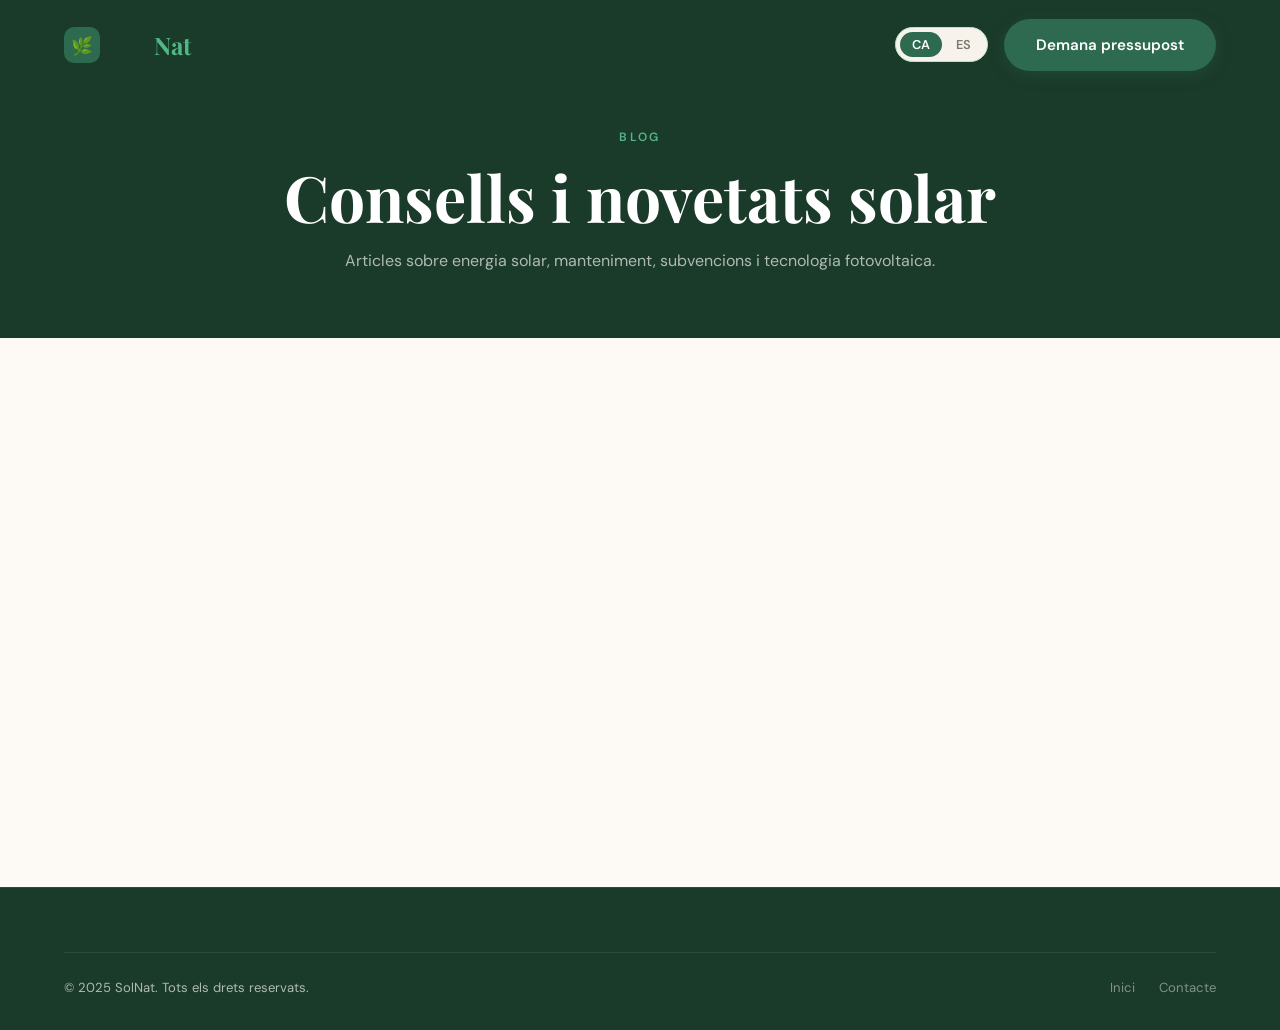
==== solnat/blog/index.html @ 129e5bb9 "v2 web version" ====
<!DOCTYPE html>
<html lang="ca">
<head>
  <meta charset="UTF-8" />
  <meta name="viewport" content="width=device-width, initial-scale=1.0" />
  <title>Blog – SolNat</title>
  <link rel="stylesheet" href="../css/style.css" />
  <link rel="preconnect" href="https://fonts.googleapis.com" />
  <link rel="preconnect" href="https://fonts.gstatic.com" crossorigin />
  <style>
    .blog-page-hero {
      background: var(--green-deep);
      padding: 8rem 0 4rem;
      text-align: center;
      color: white;
    }
    .blog-page-hero h1 { color: white; margin-bottom: 0.75rem; }
    .blog-page-hero p  { color: rgba(255,255,255,0.65); }
    .blog-grid { display: grid; grid-template-columns: repeat(3,1fr); gap: 2rem; }
    @media(max-width:768px){ .blog-grid { grid-template-columns: 1fr; } }
  </style>
</head>
<body>

<nav id="navbar" class="scrolled">
  <div class="container nav-inner">
    <a href="../index.html" class="nav-logo">
      <div class="logo-icon">🌿</div>
      Sol<span>Nat</span>
    </a>
    <div class="nav-actions">
      <div class="lang-toggle">
        <button class="lang-btn active" data-lang="ca">CA</button>
        <button class="lang-btn" data-lang="es">ES</button>
      </div>
      <a href="../index.html#contact" class="btn btn-primary" data-i18n="nav_quote">Demana pressupost</a>
    </div>
  </div>
</nav>

<div class="blog-page-hero">
  <div class="container">
    <span class="section-label" data-i18n="blog_label">Blog</span>
    <h1 data-i18n="blog_title">Consells i novetats solar</h1>
    <p>Articles sobre energia solar, manteniment, subvencions i tecnologia fotovoltaica.</p>
  </div>
</div>

<section class="section">
  <div class="container">
    <div class="blog-grid stagger-children">

      <article class="blog-card">
        <div class="blog-card-img">🧹</div>
        <div class="blog-card-body">
          <span class="blog-tag" data-i18n="blog1_tag">Manteniment</span>
          <h3 data-i18n="blog1_title">Per què netejar les plaques cada any</h3>
          <p data-i18n="blog1_desc">Estudis mostren que les plaques netes produeixen fins al 30% més d'energia.</p>
          <div class="blog-meta"><span>📅</span><span data-i18n="blog_date1">12 mar 2025</span></div>
        </div>
      </article>

      <article class="blog-card">
        <div class="blog-card-img">💶</div>
        <div class="blog-card-body">
          <span class="blog-tag" data-i18n="blog2_tag">Subvencions</span>
          <h3 data-i18n="blog2_title">Guia completa d'ajudes solars a Catalunya per al 2025</h3>
          <p data-i18n="blog2_desc">IDAE, PREE, MOVES III i bonificacions municipals.</p>
          <div class="blog-meta"><span>📅</span><span data-i18n="blog_date2">28 feb 2025</span></div>
        </div>
      </article>

      <article class="blog-card">
        <div class="blog-card-img">⚙️</div>
        <div class="blog-card-body">
          <span class="blog-tag" data-i18n="blog3_tag">Tecnologia</span>
          <h3 data-i18n="blog3_title">Panells bifacials: val la pena la inversió extra?</h3>
          <p data-i18n="blog3_desc">Analitzem els avantatges dels panells bifacials.</p>
          <div class="blog-meta"><span>📅</span><span data-i18n="blog_date3">14 feb 2025</span></div>
        </div>
      </article>

    </div>
  </div>
</section>

<footer id="footer">
  <div class="container">
    <div class="footer-bottom">
      <span data-i18n="footer_copy">© 2025 SolNat. Tots els drets reservats.</span>
      <div class="footer-links">
        <a href="../index.html">Inici</a>
        <a href="../index.html#contact" data-i18n="nav_contact">Contacte</a>
      </div>
    </div>
  </div>
</footer>

<script src="../js/main.js"></script>
</body>
</html>
---- solnat/css/style.css ----
/* =========================================
   SolNat - Solar Services Catalunya
   Natural & Eco-Friendly Design System
   ========================================= */

@import url('https://fonts.googleapis.com/css2?family=Playfair+Display:wght@400;600;700&family=DM+Sans:wght@300;400;500;600&display=swap');

/* --- CSS Variables --- */
:root {
  --green-deep:    #1a3a2a;
  --green-mid:     #2d6a4f;
  --green-soft:    #52b788;
  --green-light:   #b7e4c7;
  --green-pale:    #d8f3dc;
  --earth-dark:    #4a3728;
  --earth-mid:     #8b6a4f;
  --earth-warm:    #c8956c;
  --earth-pale:    #f5ebe0;
  --gold:          #d4a853;
  --gold-light:    #f0c97a;
  --white:         #fdfaf6;
  --off-white:     #f7f3ec;
  --text-dark:     #1a1a1a;
  --text-mid:      #3d3d3d;
  --text-light:    #7a7a6a;
  --shadow-sm:     0 2px 8px rgba(26,58,42,0.08);
  --shadow-md:     0 8px 32px rgba(26,58,42,0.12);
  --shadow-lg:     0 24px 64px rgba(26,58,42,0.16);
  --radius-sm:     8px;
  --radius-md:     16px;
  --radius-lg:     32px;
  --transition:    all 0.3s cubic-bezier(0.4, 0, 0.2, 1);
  --font-display:  'Playfair Display', Georgia, serif;
  --font-body:     'DM Sans', sans-serif;
}

/* --- Reset & Base --- */
*, *::before, *::after { box-sizing: border-box; margin: 0; padding: 0; }

html { scroll-behavior: smooth; font-size: 16px; }

body {
  font-family: var(--font-body);
  background: var(--white);
  color: var(--text-dark);
  line-height: 1.6;
  overflow-x: hidden;
}

img { max-width: 100%; height: auto; display: block; }
a { text-decoration: none; color: inherit; }
ul { list-style: none; }

/* --- Typography --- */
h1, h2, h3, h4 { font-family: var(--font-display); line-height: 1.2; }
h1 { font-size: clamp(2.4rem, 5vw, 4rem); font-weight: 700; }
h2 { font-size: clamp(1.8rem, 3.5vw, 2.8rem); font-weight: 600; }
h3 { font-size: clamp(1.2rem, 2vw, 1.6rem); font-weight: 600; }
h4 { font-size: 1.1rem; font-weight: 600; }
p  { font-size: 1rem; color: var(--text-mid); }

.section-label {
  font-family: var(--font-body);
  font-size: 0.75rem;
  font-weight: 600;
  letter-spacing: 0.2em;
  text-transform: uppercase;
  color: var(--green-soft);
  margin-bottom: 0.75rem;
  display: block;
}

/* --- Layout --- */
.container { max-width: 1200px; margin: 0 auto; padding: 0 1.5rem; }
.section    { padding: 6rem 0; }
.section-sm { padding: 3.5rem 0; }
.grid-2 { display: grid; grid-template-columns: 1fr 1fr; gap: 3rem; align-items: center; }
.grid-3 { display: grid; grid-template-columns: repeat(3, 1fr); gap: 2rem; }
.grid-4 { display: grid; grid-template-columns: repeat(4, 1fr); gap: 1.5rem; }

/* --- Buttons --- */
.btn {
  display: inline-flex;
  align-items: center;
  gap: 0.5rem;
  padding: 0.85rem 2rem;
  border-radius: 100px;
  font-family: var(--font-body);
  font-size: 0.95rem;
  font-weight: 600;
  cursor: pointer;
  border: none;
  transition: var(--transition);
  text-decoration: none;
}

.btn-primary {
  background: var(--green-mid);
  color: white;
  box-shadow: 0 4px 16px rgba(45,106,79,0.3);
}
.btn-primary:hover {
  background: var(--green-deep);
  transform: translateY(-2px);
  box-shadow: 0 8px 24px rgba(45,106,79,0.4);
}

.btn-secondary {
  background: transparent;
  color: var(--green-mid);
  border: 2px solid var(--green-mid);
}
.btn-secondary:hover {
  background: var(--green-pale);
  transform: translateY(-2px);
}

.btn-gold {
  background: var(--gold);
  color: white;
  box-shadow: 0 4px 16px rgba(212,168,83,0.35);
}
.btn-gold:hover {
  background: #be933d;
  transform: translateY(-2px);
}

.btn-white {
  background: white;
  color: var(--green-deep);
}
.btn-white:hover {
  background: var(--green-pale);
  transform: translateY(-2px);
}

/* =========================================
   NAVBAR
   ========================================= */
#navbar {
  position: fixed;
  top: 0; left: 0; right: 0;
  z-index: 1000;
  padding: 1.2rem 0;
  transition: var(--transition);
}

#navbar.scrolled {
  background: rgba(253,250,246,0.97);
  backdrop-filter: blur(12px);
  box-shadow: var(--shadow-sm);
  padding: 0.8rem 0;
}

.nav-inner {
  display: flex;
  align-items: center;
  justify-content: space-between;
  gap: 2rem;
}

.nav-logo {
  display: flex;
  align-items: center;
  gap: 0.6rem;
  font-family: var(--font-display);
  font-size: 1.5rem;
  font-weight: 700;
  color: var(--green-deep);
}

.nav-logo .logo-icon {
  width: 36px;
  height: 36px;
  background: var(--green-mid);
  border-radius: 10px;
  display: flex;
  align-items: center;
  justify-content: center;
  font-size: 1.1rem;
}

.nav-logo span { color: var(--green-soft); }

.nav-links {
  display: flex;
  align-items: center;
  gap: 2rem;
}

.nav-links a {
  font-size: 0.9rem;
  font-weight: 500;
  color: var(--text-mid);
  transition: var(--transition);
  position: relative;
}
.nav-links a::after {
  content: '';
  position: absolute;
  bottom: -4px; left: 0;
  width: 0; height: 2px;
  background: var(--green-soft);
  transition: var(--transition);
}
.nav-links a:hover { color: var(--green-deep); }
.nav-links a:hover::after { width: 100%; }

/* Dropdown */
.nav-dropdown { position: relative; }
.dropdown-menu {
  position: absolute;
  top: calc(100% + 12px);
  left: 50%;
  transform: translateX(-50%);
  background: white;
  border-radius: var(--radius-md);
  box-shadow: var(--shadow-lg);
  padding: 0.75rem;
  min-width: 220px;
  opacity: 0;
  pointer-events: none;
  transition: var(--transition);
  border: 1px solid var(--green-pale);
}
.nav-dropdown:hover .dropdown-menu {
  opacity: 1;
  pointer-events: all;
}
.dropdown-menu a {
  display: block;
  padding: 0.6rem 0.85rem;
  border-radius: var(--radius-sm);
  font-size: 0.88rem;
}
.dropdown-menu a:hover { background: var(--green-pale); color: var(--green-deep); }

/* Language toggle */
.lang-toggle {
  display: flex;
  align-items: center;
  background: var(--off-white);
  border-radius: 100px;
  padding: 4px;
  gap: 2px;
  border: 1px solid var(--green-light);
}
.lang-btn {
  padding: 4px 12px;
  border-radius: 100px;
  font-size: 0.8rem;
  font-weight: 600;
  cursor: pointer;
  border: none;
  background: transparent;
  color: var(--text-light);
  transition: var(--transition);
  font-family: var(--font-body);
}
.lang-btn.active {
  background: var(--green-mid);
  color: white;
}

.nav-actions {
  display: flex;
  align-items: center;
  gap: 1rem;
}

/* Hamburger */
.hamburger {
  display: none;
  flex-direction: column;
  gap: 5px;
  cursor: pointer;
  padding: 4px;
}
.hamburger span {
  display: block;
  width: 24px;
  height: 2px;
  background: var(--green-deep);
  border-radius: 2px;
  transition: var(--transition);
}
.hamburger.open span:nth-child(1) { transform: translateY(7px) rotate(45deg); }
.hamburger.open span:nth-child(2) { opacity: 0; }
.hamburger.open span:nth-child(3) { transform: translateY(-7px) rotate(-45deg); }

/* Mobile menu */
.mobile-menu {
  display: none;
  position: fixed;
  top: 0; left: 0; right: 0; bottom: 0;
  background: var(--white);
  z-index: 999;
  padding: 5rem 1.5rem 2rem;
  flex-direction: column;
  gap: 1.5rem;
  overflow-y: auto;
}
.mobile-menu.open { display: flex; }
.mobile-menu a {
  font-size: 1.3rem;
  font-weight: 500;
  color: var(--text-dark);
  padding: 0.5rem 0;
  border-bottom: 1px solid var(--green-pale);
}
.mobile-menu .mobile-sub a {
  font-size: 1rem;
  color: var(--text-light);
  padding-left: 1rem;
  border-bottom: none;
}

/* =========================================
   HERO WITH SLIDESHOW
   ========================================= */
#hero {
  min-height: 100vh;
  display: flex;
  align-items: center;
  position: relative;
  overflow: hidden;
}

/* --- Slideshow layers --- */
.hero-slideshow {
  position: absolute;
  inset: 0;
  z-index: 0;
}

.hero-slide {
  position: absolute;
  inset: 0;
  background-size: cover;
  background-position: center;
  background-repeat: no-repeat;
  opacity: 0;
  transition: opacity 1.2s ease-in-out;
  transform: scale(1);
  animation: none;
}

.hero-slide.active {
  opacity: 1;
  animation: ken-burns 8s ease-in-out forwards;
}

@keyframes ken-burns {
  0%   { transform: scale(1);    }
  100% { transform: scale(1.06); }
}

/* Dark gradient overlay — left side darker for text, right side lighter */
.hero-overlay {
  position: absolute;
  inset: 0;
  z-index: 1;
  background:
    linear-gradient(
      to right,
      rgba(10, 28, 18, 0.82) 0%,
      rgba(10, 28, 18, 0.65) 55%,
      rgba(10, 28, 18, 0.35) 100%
    ),
    linear-gradient(
      to top,
      rgba(10, 28, 18, 0.5) 0%,
      transparent 40%
    );
}

/* --- Content --- */
.hero-content {
  position: relative;
  z-index: 2;
  padding: 8rem 0 7rem;
  display: flex;
  align-items: center;
}

.hero-text-col {
  max-width: 660px;
}

.hero-tag {
  display: inline-flex;
  align-items: center;
  gap: 0.5rem;
  background: rgba(82,183,136,0.18);
  border: 1px solid rgba(82,183,136,0.4);
  border-radius: 100px;
  padding: 0.4rem 1rem;
  font-size: 0.8rem;
  font-weight: 600;
  letter-spacing: 0.1em;
  text-transform: uppercase;
  color: var(--green-soft);
  margin-bottom: 1.5rem;
}

.hero-title {
  color: white;
  margin-bottom: 1.5rem;
  text-shadow: 0 2px 20px rgba(0,0,0,0.3);
}
.hero-title em {
  color: var(--green-soft);
  font-style: normal;
}

.hero-desc {
  color: rgba(255,255,255,0.8);
  font-size: 1.1rem;
  max-width: 520px;
  margin-bottom: 2.5rem;
  line-height: 1.75;
  text-shadow: 0 1px 8px rgba(0,0,0,0.3);
}

.hero-actions {
  display: flex;
  gap: 1rem;
  flex-wrap: wrap;
  margin-bottom: 3.5rem;
}

.hero-stats {
  display: flex;
  gap: 3rem;
  padding-top: 2rem;
  border-top: 1px solid rgba(255,255,255,0.15);
}
.hero-stat-num {
  font-family: var(--font-display);
  font-size: 2rem;
  font-weight: 700;
  color: var(--gold-light);
}
.hero-stat-label {
  font-size: 0.85rem;
  color: rgba(255,255,255,0.6);
  margin-top: 0.15rem;
}

/* --- Dot navigation --- */
.slideshow-dots {
  position: absolute;
  bottom: 5rem;
  right: 2.5rem;
  z-index: 10;
  display: flex;
  flex-direction: column;
  gap: 10px;
}

.slide-dot {
  width: 10px;
  height: 10px;
  border-radius: 50%;
  border: 2px solid rgba(255,255,255,0.5);
  background: transparent;
  cursor: pointer;
  padding: 0;
  transition: var(--transition);
}
.slide-dot.active {
  background: var(--gold);
  border-color: var(--gold);
  transform: scale(1.25);
}
.slide-dot:hover { border-color: white; }

/* --- Prev / Next arrows --- */
.slide-arrow {
  position: absolute;
  top: 50%;
  transform: translateY(-50%);
  z-index: 10;
  background: rgba(255,255,255,0.1);
  backdrop-filter: blur(8px);
  border: 1px solid rgba(255,255,255,0.2);
  color: white;
  width: 48px;
  height: 48px;
  border-radius: 50%;
  font-size: 1.6rem;
  line-height: 1;
  cursor: pointer;
  transition: var(--transition);
  display: flex;
  align-items: center;
  justify-content: center;
  padding: 0;
}
.slide-arrow:hover { background: var(--green-mid); border-color: var(--green-mid); }
.slide-prev { left: 1.5rem; }
.slide-next { right: 1.5rem; }

/* Scroll indicator */
.scroll-hint {
  position: absolute;
  bottom: 2rem;
  left: 50%;
  transform: translateX(-50%);
  display: flex;
  flex-direction: column;
  align-items: center;
  gap: 0.4rem;
  color: rgba(255,255,255,0.4);
  font-size: 0.75rem;
  letter-spacing: 0.1em;
  text-transform: uppercase;
  z-index: 10;
}
.scroll-hint::after {
  content: '';
  width: 1px;
  height: 40px;
  background: linear-gradient(to bottom, rgba(255,255,255,0.4), transparent);
  animation: scroll-line 2s ease-in-out infinite;
}
@keyframes scroll-line {
  0%   { transform: scaleY(0); transform-origin: top; }
  50%  { transform: scaleY(1); transform-origin: top; }
  51%  { transform: scaleY(1); transform-origin: bottom; }
  100% { transform: scaleY(0); transform-origin: bottom; }
}

/* =========================================
   TRUST BAR
   ========================================= */
#trust-bar {
  background: var(--green-pale);
  padding: 1.5rem 0;
  border-top: 1px solid var(--green-light);
  border-bottom: 1px solid var(--green-light);
}
.trust-bar-inner {
  display: flex;
  align-items: center;
  justify-content: center;
  gap: 3rem;
  flex-wrap: wrap;
}
.trust-item {
  display: flex;
  align-items: center;
  gap: 0.6rem;
  font-size: 0.88rem;
  font-weight: 500;
  color: var(--green-deep);
}
.trust-icon {
  width: 32px; height: 32px;
  background: var(--green-mid);
  border-radius: 50%;
  display: flex; align-items: center; justify-content: center;
  font-size: 0.9rem;
  color: white;
  flex-shrink: 0;
}

/* =========================================
   ABOUT / INTRO
   ========================================= */
#about {
  background: var(--white);
}
.about-image-wrap {
  position: relative;
  border-radius: var(--radius-lg);
  overflow: hidden;
  box-shadow: var(--shadow-lg);
}
.about-image-wrap img {
  width: 100%;
  height: 500px;
  object-fit: cover;
}
.about-badge {
  position: absolute;
  bottom: 2rem;
  left: 2rem;
  background: white;
  border-radius: var(--radius-md);
  padding: 1rem 1.25rem;
  box-shadow: var(--shadow-md);
  display: flex;
  align-items: center;
  gap: 0.75rem;
}
.about-badge-icon {
  width: 44px; height: 44px;
  background: var(--green-pale);
  border-radius: var(--radius-sm);
  display: flex; align-items: center; justify-content: center;
  font-size: 1.3rem;
}
.about-badge-num {
  font-family: var(--font-display);
  font-size: 1.3rem;
  font-weight: 700;
  color: var(--green-deep);
}
.about-badge-label {
  font-size: 0.78rem;
  color: var(--text-light);
}
.about-text { padding: 1rem 0; }
.about-text h2 { margin-bottom: 1rem; color: var(--green-deep); }
.about-text p { margin-bottom: 1.25rem; }
.about-features { display: flex; flex-direction: column; gap: 0.75rem; margin-top: 1.5rem; }
.about-feature {
  display: flex;
  align-items: flex-start;
  gap: 0.75rem;
  padding: 0.85rem 1rem;
  background: var(--off-white);
  border-radius: var(--radius-sm);
  border-left: 3px solid var(--green-soft);
}
.about-feature-icon { font-size: 1.2rem; flex-shrink: 0; margin-top: 0.1rem; }
.about-feature h4 { font-size: 0.9rem; color: var(--green-deep); margin-bottom: 0.2rem; }
.about-feature p  { font-size: 0.85rem; color: var(--text-light); margin: 0; }

/* =========================================
   SERVICES
   ========================================= */
#services {
  background: var(--off-white);
}
.services-header {
  text-align: center;
  max-width: 600px;
  margin: 0 auto 3.5rem;
}
.services-header h2 { color: var(--green-deep); margin-bottom: 1rem; }

.service-card {
  background: white;
  border-radius: var(--radius-md);
  overflow: hidden;
  box-shadow: var(--shadow-sm);
  transition: var(--transition);
  border: 1px solid transparent;
}
.service-card:hover {
  transform: translateY(-6px);
  box-shadow: var(--shadow-md);
  border-color: var(--green-light);
}
.service-card-img {
  height: 200px;
  background: var(--green-pale);
  display: flex;
  align-items: center;
  justify-content: center;
  font-size: 3.5rem;
  position: relative;
  overflow: hidden;
}
.service-card-img::after {
  content: '';
  position: absolute;
  inset: 0;
  background: linear-gradient(to bottom, transparent 60%, rgba(26,58,42,0.08) 100%);
}
.service-card-body { padding: 1.5rem; }
.service-card-body h3 { color: var(--green-deep); margin-bottom: 0.6rem; font-size: 1.2rem; }
.service-card-body p  { font-size: 0.9rem; margin-bottom: 1rem; }
.service-card-link {
  font-size: 0.85rem;
  font-weight: 600;
  color: var(--green-mid);
  display: inline-flex;
  align-items: center;
  gap: 0.3rem;
  transition: var(--transition);
}
.service-card-link:hover { gap: 0.6rem; color: var(--green-deep); }

/* =========================================
   HOW IT WORKS
   ========================================= */
#how-it-works {
  background: var(--green-deep);
  color: white;
  position: relative;
  overflow: hidden;
}
#how-it-works::before {
  content: '';
  position: absolute;
  inset: 0;
  background: radial-gradient(ellipse at 80% 50%, rgba(82,183,136,0.12) 0%, transparent 60%);
}
.how-header {
  text-align: center;
  max-width: 550px;
  margin: 0 auto 4rem;
  position: relative;
}
.how-header .section-label { color: var(--green-soft); }
.how-header h2 { color: white; margin-bottom: 1rem; }
.how-header p  { color: rgba(255,255,255,0.65); }

.steps {
  display: grid;
  grid-template-columns: repeat(4, 1fr);
  gap: 2rem;
  position: relative;
}
.steps::before {
  content: '';
  position: absolute;
  top: 28px; left: 10%;
  width: 80%;
  height: 1px;
  background: linear-gradient(to right, transparent, rgba(82,183,136,0.4), rgba(82,183,136,0.4), transparent);
}

.step {
  position: relative;
  text-align: center;
  padding: 1rem;
}
.step-num {
  width: 56px; height: 56px;
  background: var(--green-mid);
  border: 3px solid var(--green-soft);
  border-radius: 50%;
  display: flex; align-items: center; justify-content: center;
  font-family: var(--font-display);
  font-size: 1.2rem;
  font-weight: 700;
  color: white;
  margin: 0 auto 1.5rem;
  position: relative;
  z-index: 1;
}
.step-icon {
  font-size: 1.5rem;
  margin-bottom: 1rem;
}
.step h3 { color: white; font-size: 1.05rem; margin-bottom: 0.6rem; }
.step p  { font-size: 0.88rem; color: rgba(255,255,255,0.6); }

/* =========================================
   CALCULATOR
   ========================================= */
#calculator {
  background: var(--earth-pale);
}
.calc-header {
  text-align: center;
  max-width: 600px;
  margin: 0 auto 3rem;
}
.calc-header h2 { color: var(--green-deep); margin-bottom: 1rem; }

.calc-container {
  max-width: 900px;
  margin: 0 auto;
  background: white;
  border-radius: var(--radius-lg);
  box-shadow: var(--shadow-lg);
  overflow: hidden;
}

.calc-tabs {
  display: flex;
  background: var(--off-white);
  border-bottom: 1px solid var(--green-light);
}
.calc-tab {
  flex: 1;
  padding: 1rem 1.5rem;
  text-align: center;
  font-weight: 600;
  font-size: 0.9rem;
  cursor: pointer;
  border: none;
  background: transparent;
  color: var(--text-light);
  transition: var(--transition);
  font-family: var(--font-body);
  border-bottom: 3px solid transparent;
  display: flex;
  align-items: center;
  justify-content: center;
  gap: 0.5rem;
}
.calc-tab.active {
  color: var(--green-mid);
  border-bottom-color: var(--green-mid);
  background: white;
}

.calc-body { padding: 2.5rem; }

.calc-panel { display: none; }
.calc-panel.active { display: block; }

.calc-grid {
  display: grid;
  grid-template-columns: 1fr 1fr;
  gap: 1.5rem;
  margin-bottom: 2rem;
}

.form-group {
  display: flex;
  flex-direction: column;
  gap: 0.4rem;
}
.form-group label {
  font-size: 0.85rem;
  font-weight: 600;
  color: var(--text-mid);
}
.form-group input,
.form-group select {
  padding: 0.75rem 1rem;
  border: 2px solid var(--green-light);
  border-radius: var(--radius-sm);
  font-family: var(--font-body);
  font-size: 0.95rem;
  color: var(--text-dark);
  transition: var(--transition);
  background: var(--off-white);
}
.form-group input:focus,
.form-group select:focus {
  outline: none;
  border-color: var(--green-soft);
  background: white;
}
.form-group .unit {
  font-size: 0.8rem;
  color: var(--text-light);
}

.calc-btn {
  width: 100%;
  padding: 1rem;
  background: var(--green-mid);
  color: white;
  border: none;
  border-radius: var(--radius-sm);
  font-family: var(--font-body);
  font-size: 1rem;
  font-weight: 600;
  cursor: pointer;
  transition: var(--transition);
  display: flex;
  align-items: center;
  justify-content: center;
  gap: 0.5rem;
}
.calc-btn:hover { background: var(--green-deep); }

.calc-result {
  display: none;
  margin-top: 2rem;
  padding: 2rem;
  background: var(--green-pale);
  border-radius: var(--radius-md);
  border: 1px solid var(--green-light);
}
.calc-result.show { display: block; }
.calc-result h3 {
  color: var(--green-deep);
  margin-bottom: 1.5rem;
  font-size: 1.1rem;
}

.result-grid {
  display: grid;
  grid-template-columns: repeat(3, 1fr);
  gap: 1rem;
  margin-bottom: 1.5rem;
}
.result-item {
  background: white;
  border-radius: var(--radius-sm);
  padding: 1rem;
  text-align: center;
  box-shadow: var(--shadow-sm);
}
.result-num {
  font-family: var(--font-display);
  font-size: 1.6rem;
  font-weight: 700;
  color: var(--green-mid);
}
.result-label {
  font-size: 0.78rem;
  color: var(--text-light);
  margin-top: 0.2rem;
}
.result-note {
  font-size: 0.82rem;
  color: var(--text-light);
  text-align: center;
  font-style: italic;
}

.range-slider-wrap { margin-bottom: 0.5rem; }
.range-slider {
  width: 100%;
  -webkit-appearance: none;
  height: 6px;
  background: var(--green-light);
  border-radius: 3px;
  outline: none;
}
.range-slider::-webkit-slider-thumb {
  -webkit-appearance: none;
  width: 20px; height: 20px;
  border-radius: 50%;
  background: var(--green-mid);
  cursor: pointer;
  box-shadow: 0 2px 6px rgba(45,106,79,0.3);
}
.range-value {
  text-align: right;
  font-size: 0.85rem;
  font-weight: 600;
  color: var(--green-mid);
  margin-top: 0.3rem;
}

/* =========================================
   WHY CHOOSE US
   ========================================= */
#why-us {
  background: var(--white);
}
.why-header {
  text-align: center;
  max-width: 560px;
  margin: 0 auto 3.5rem;
}
.why-header h2 { color: var(--green-deep); margin-bottom: 1rem; }

.why-card {
  padding: 2rem;
  border-radius: var(--radius-md);
  background: var(--off-white);
  border: 1px solid transparent;
  transition: var(--transition);
}
.why-card:hover {
  border-color: var(--green-light);
  background: white;
  box-shadow: var(--shadow-md);
  transform: translateY(-4px);
}
.why-icon {
  width: 52px; height: 52px;
  border-radius: var(--radius-sm);
  background: var(--green-pale);
  display: flex; align-items: center; justify-content: center;
  font-size: 1.4rem;
  margin-bottom: 1rem;
}
.why-card h3 { color: var(--green-deep); margin-bottom: 0.5rem; font-size: 1.05rem; }
.why-card p  { font-size: 0.88rem; }

/* =========================================
   FAQ
   ========================================= */
#faq {
  background: var(--off-white);
}
.faq-header {
  text-align: center;
  max-width: 560px;
  margin: 0 auto 3rem;
}
.faq-header h2 { color: var(--green-deep); margin-bottom: 1rem; }

.faq-list {
  max-width: 760px;
  margin: 0 auto;
  display: flex;
  flex-direction: column;
  gap: 0.75rem;
}

.faq-item {
  background: white;
  border-radius: var(--radius-sm);
  border: 1px solid var(--green-light);
  overflow: hidden;
  transition: var(--transition);
}
.faq-item.open { box-shadow: var(--shadow-sm); }

.faq-q {
  display: flex;
  align-items: center;
  justify-content: space-between;
  padding: 1.1rem 1.5rem;
  cursor: pointer;
  font-weight: 600;
  font-size: 0.95rem;
  color: var(--text-dark);
  transition: var(--transition);
  gap: 1rem;
}
.faq-q:hover { color: var(--green-mid); }
.faq-q .faq-arrow {
  width: 28px; height: 28px; flex-shrink: 0;
  background: var(--green-pale);
  border-radius: 50%;
  display: flex; align-items: center; justify-content: center;
  font-size: 0.85rem;
  transition: var(--transition);
  color: var(--green-mid);
}
.faq-item.open .faq-arrow { transform: rotate(180deg); background: var(--green-mid); color: white; }

.faq-a {
  max-height: 0;
  overflow: hidden;
  transition: max-height 0.35s ease, padding 0.2s ease;
  padding: 0 1.5rem;
  font-size: 0.9rem;
  color: var(--text-mid);
  line-height: 1.7;
}
.faq-item.open .faq-a {
  max-height: 400px;
  padding: 0 1.5rem 1.25rem;
}

/* =========================================
   BLOG
   ========================================= */
#blog {
  background: var(--white);
}
.blog-header {
  display: flex;
  align-items: flex-end;
  justify-content: space-between;
  margin-bottom: 3rem;
  flex-wrap: wrap;
  gap: 1rem;
}
.blog-header h2 { color: var(--green-deep); }

.blog-card {
  background: white;
  border-radius: var(--radius-md);
  overflow: hidden;
  border: 1px solid var(--green-light);
  transition: var(--transition);
}
.blog-card:hover {
  transform: translateY(-4px);
  box-shadow: var(--shadow-md);
}
.blog-card-img {
  height: 180px;
  background: var(--green-pale);
  display: flex; align-items: center; justify-content: center;
  font-size: 3rem;
  overflow: hidden;
}
.blog-card-img img { width: 100%; height: 100%; object-fit: cover; }
.blog-card-body { padding: 1.25rem; }
.blog-tag {
  display: inline-block;
  font-size: 0.72rem;
  font-weight: 600;
  letter-spacing: 0.08em;
  text-transform: uppercase;
  color: var(--green-soft);
  margin-bottom: 0.5rem;
}
.blog-card-body h3 { font-size: 1rem; color: var(--text-dark); margin-bottom: 0.5rem; }
.blog-card-body p  { font-size: 0.85rem; margin-bottom: 0.75rem; }
.blog-meta {
  font-size: 0.78rem;
  color: var(--text-light);
  display: flex;
  align-items: center;
  gap: 0.5rem;
}

/* =========================================
   CONTACT / QUOTE
   ========================================= */
#contact {
  background: var(--green-deep);
  position: relative;
  overflow: hidden;
}
#contact::before {
  content: '';
  position: absolute;
  inset: 0;
  background: radial-gradient(ellipse at 20% 50%, rgba(82,183,136,0.1) 0%, transparent 60%);
}
.contact-inner {
  display: grid;
  grid-template-columns: 1fr 1.3fr;
  gap: 4rem;
  align-items: start;
  position: relative;
}

.contact-info { color: white; }
.contact-info .section-label { color: var(--green-soft); }
.contact-info h2 { color: white; margin-bottom: 1rem; }
.contact-info p { color: rgba(255,255,255,0.65); margin-bottom: 2rem; }

.contact-details { display: flex; flex-direction: column; gap: 1rem; }
.contact-detail {
  display: flex;
  align-items: center;
  gap: 0.75rem;
  color: rgba(255,255,255,0.8);
  font-size: 0.9rem;
}
.contact-detail-icon {
  width: 36px; height: 36px;
  background: rgba(82,183,136,0.15);
  border: 1px solid rgba(82,183,136,0.3);
  border-radius: var(--radius-sm);
  display: flex; align-items: center; justify-content: center;
  font-size: 0.95rem;
  flex-shrink: 0;
}

.contact-form {
  background: white;
  border-radius: var(--radius-lg);
  padding: 2.5rem;
}
.contact-form h3 { color: var(--green-deep); margin-bottom: 1.5rem; font-size: 1.2rem; }

.form-row { display: grid; grid-template-columns: 1fr 1fr; gap: 1rem; }

.contact-form .form-group {
  margin-bottom: 1rem;
}
.contact-form .form-group label {
  font-size: 0.82rem;
  font-weight: 600;
  color: var(--text-mid);
  margin-bottom: 0.35rem;
}
.contact-form .form-group input,
.contact-form .form-group select,
.contact-form .form-group textarea {
  width: 100%;
  padding: 0.75rem 1rem;
  border: 2px solid var(--green-light);
  border-radius: var(--radius-sm);
  font-family: var(--font-body);
  font-size: 0.9rem;
  transition: var(--transition);
  background: var(--off-white);
}
.contact-form .form-group textarea {
  resize: vertical;
  min-height: 90px;
}
.contact-form .form-group input:focus,
.contact-form .form-group select:focus,
.contact-form .form-group textarea:focus {
  outline: none;
  border-color: var(--green-soft);
  background: white;
}
.contact-form .btn { width: 100%; justify-content: center; margin-top: 0.5rem; }

.form-success {
  display: none;
  text-align: center;
  padding: 2rem;
  color: var(--green-mid);
}
.form-success.show { display: block; }
.form-success .check {
  width: 56px; height: 56px;
  background: var(--green-pale);
  border-radius: 50%;
  display: flex; align-items: center; justify-content: center;
  font-size: 1.5rem;
  margin: 0 auto 1rem;
}

/* =========================================
   FOOTER
   ========================================= */
#footer {
  background: var(--green-deep);
  border-top: 1px solid rgba(255,255,255,0.08);
  padding: 4rem 0 2rem;
  color: rgba(255,255,255,0.65);
}
.footer-grid {
  display: grid;
  grid-template-columns: 1.5fr 1fr 1fr 1.2fr;
  gap: 3rem;
  margin-bottom: 3rem;
}
.footer-brand .nav-logo { color: white; margin-bottom: 1rem; }
.footer-brand p { font-size: 0.88rem; line-height: 1.7; margin-bottom: 1.5rem; }
.social-links { display: flex; gap: 0.75rem; }
.social-link {
  width: 36px; height: 36px;
  background: rgba(255,255,255,0.08);
  border-radius: var(--radius-sm);
  display: flex; align-items: center; justify-content: center;
  font-size: 0.95rem;
  transition: var(--transition);
}
.social-link:hover { background: var(--green-mid); }
.footer-col h4 { color: white; font-size: 0.9rem; font-family: var(--font-body); margin-bottom: 1rem; }
.footer-col ul { display: flex; flex-direction: column; gap: 0.6rem; }
.footer-col ul li a {
  font-size: 0.86rem;
  color: rgba(255,255,255,0.55);
  transition: var(--transition);
}
.footer-col ul li a:hover { color: var(--green-soft); }
.footer-newsletter input {
  width: 100%;
  padding: 0.65rem 1rem;
  border-radius: var(--radius-sm);
  border: 1px solid rgba(255,255,255,0.15);
  background: rgba(255,255,255,0.06);
  color: white;
  font-family: var(--font-body);
  font-size: 0.85rem;
  margin-bottom: 0.5rem;
}
.footer-newsletter input::placeholder { color: rgba(255,255,255,0.35); }
.footer-newsletter input:focus { outline: none; border-color: var(--green-soft); }
.footer-newsletter .btn { width: 100%; justify-content: center; padding: 0.65rem 1rem; font-size: 0.85rem; }

.footer-bottom {
  border-top: 1px solid rgba(255,255,255,0.08);
  padding-top: 1.5rem;
  display: flex;
  align-items: center;
  justify-content: space-between;
  flex-wrap: wrap;
  gap: 0.75rem;
  font-size: 0.82rem;
}
.footer-links { display: flex; gap: 1.5rem; }
.footer-links a { color: rgba(255,255,255,0.45); transition: var(--transition); }
.footer-links a:hover { color: var(--green-soft); }

/* =========================================
   ANIMATIONS
   ========================================= */
.fade-up {
  opacity: 0;
  transform: translateY(24px);
  transition: opacity 0.6s ease, transform 0.6s ease;
}
.fade-up.visible {
  opacity: 1;
  transform: translateY(0);
}

/* Stagger children */
.stagger-children > * { opacity: 0; transform: translateY(20px); }
.stagger-children.visible > *:nth-child(1) { opacity: 1; transform: none; transition: all 0.5s ease 0.1s; }
.stagger-children.visible > *:nth-child(2) { opacity: 1; transform: none; transition: all 0.5s ease 0.2s; }
.stagger-children.visible > *:nth-child(3) { opacity: 1; transform: none; transition: all 0.5s ease 0.3s; }
.stagger-children.visible > *:nth-child(4) { opacity: 1; transform: none; transition: all 0.5s ease 0.4s; }

/* =========================================
   RESPONSIVE
   ========================================= */
@media (max-width: 1024px) {
  .grid-4 { grid-template-columns: repeat(2, 1fr); }
  .steps  { grid-template-columns: repeat(2, 1fr); }
  .steps::before { display: none; }
  .footer-grid { grid-template-columns: 1fr 1fr; }
}

@media (max-width: 768px) {
  .section { padding: 4rem 0; }
  .grid-2 { grid-template-columns: 1fr; gap: 2rem; }
  .grid-3 { grid-template-columns: 1fr; }
  .grid-4 { grid-template-columns: 1fr 1fr; }
  .steps  { grid-template-columns: 1fr; }
  .contact-inner { grid-template-columns: 1fr; gap: 2.5rem; }
  .footer-grid   { grid-template-columns: 1fr; gap: 2rem; }
  .footer-bottom { flex-direction: column; text-align: center; }
  .hero-stats  { gap: 1.5rem; flex-wrap: wrap; }
  .slide-arrow { display: none; }
  .slideshow-dots { right: 1rem; bottom: 4rem; }
  .hero-content { padding: 7rem 0 6rem; }
  .nav-links   { display: none; }
  .nav-cta     { display: none; }
  .hamburger   { display: flex; }
  .calc-grid   { grid-template-columns: 1fr; }
  .result-grid { grid-template-columns: 1fr 1fr; }
  .form-row    { grid-template-columns: 1fr; }
  .trust-bar-inner { gap: 1.5rem; }
  .blog-header { flex-direction: column; align-items: flex-start; }
}

@media (max-width: 480px) {
  .grid-4 { grid-template-columns: 1fr; }
  .result-grid { grid-template-columns: 1fr; }
  .hero-actions { flex-direction: column; }
}
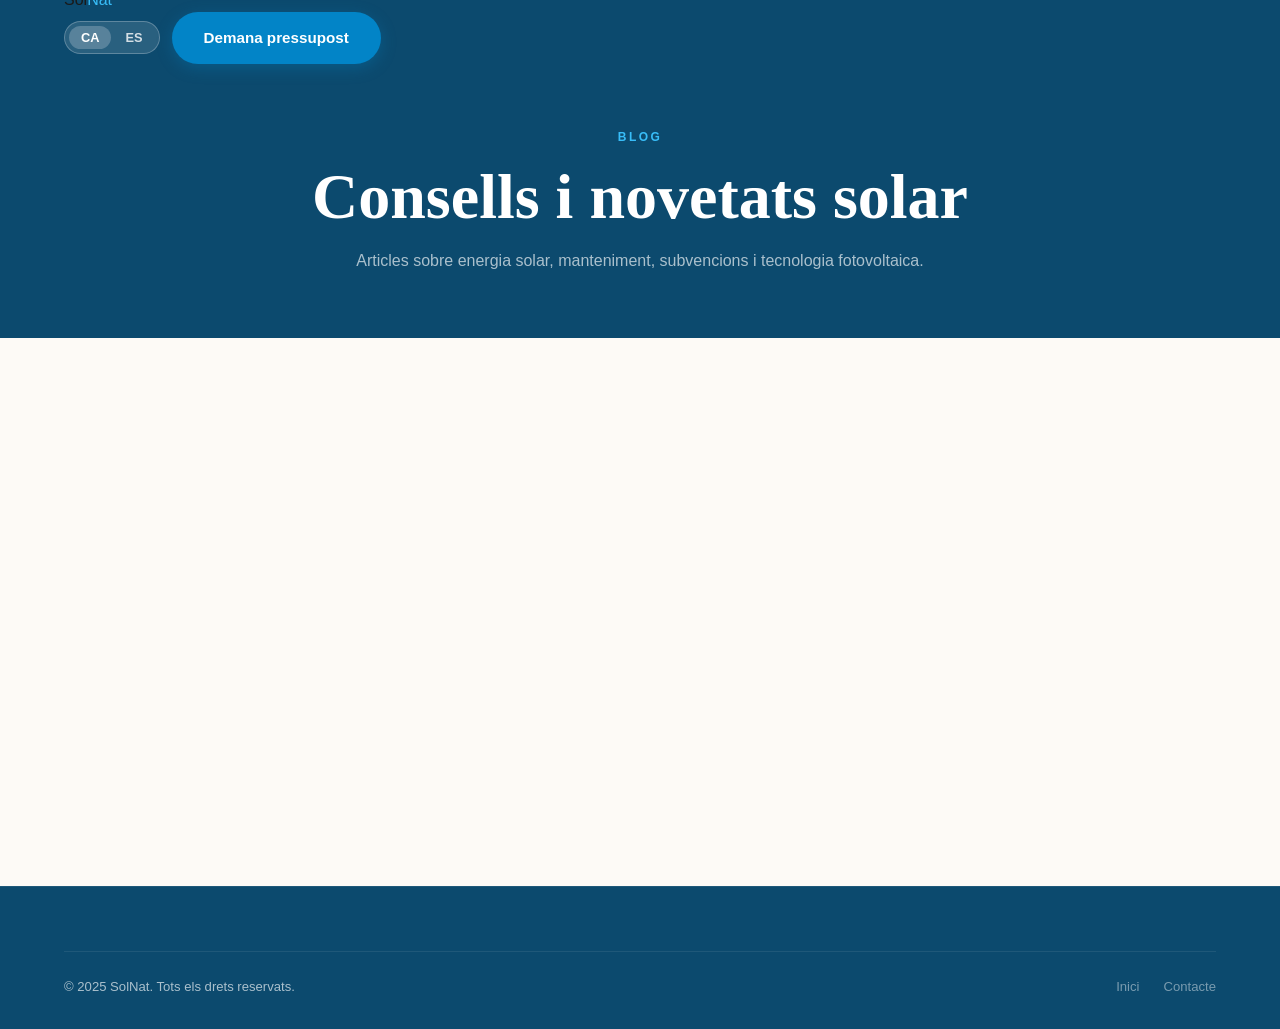
==== commit cb182c0a: "latests changes by Edu" ====
--- a/solnat/blog/index.html
+++ b/solnat/blog/index.html
@@ -25,7 +25,6 @@
 <nav id="navbar" class="scrolled">
   <div class="container nav-inner">
     <a href="../index.html" class="nav-logo">
-      <div class="logo-icon">🌿</div>
       Sol<span>Nat</span>
     </a>
     <div class="nav-actions">
--- a/solnat/css/style.css
+++ b/solnat/css/style.css
@@ -3,15 +3,13 @@
    Natural & Eco-Friendly Design System
    ========================================= */
 
-@import url('https://fonts.googleapis.com/css2?family=Playfair+Display:wght@400;600;700&family=DM+Sans:wght@300;400;500;600&display=swap');
-
 /* --- CSS Variables --- */
 :root {
-  --green-deep:    #1a3a2a;
-  --green-mid:     #2d6a4f;
-  --green-soft:    #52b788;
-  --green-light:   #b7e4c7;
-  --green-pale:    #d8f3dc;
+  --green-deep:    #0c4a6e;
+  --green-mid:     #0284c7;
+  --green-soft:    #38bdf8;
+  --green-light:   #bae6fd;
+  --green-pale:    #e0f2fe;
   --earth-dark:    #4a3728;
   --earth-mid:     #8b6a4f;
   --earth-warm:    #c8956c;
@@ -23,9 +21,9 @@
   --text-dark:     #1a1a1a;
   --text-mid:      #3d3d3d;
   --text-light:    #7a7a6a;
-  --shadow-sm:     0 2px 8px rgba(26,58,42,0.08);
-  --shadow-md:     0 8px 32px rgba(26,58,42,0.12);
-  --shadow-lg:     0 24px 64px rgba(26,58,42,0.16);
+  --shadow-sm:     0 2px 8px rgba(12,74,110,0.08);
+  --shadow-md:     0 8px 32px rgba(12,74,110,0.12);
+  --shadow-lg:     0 24px 64px rgba(12,74,110,0.16);
   --radius-sm:     8px;
   --radius-md:     16px;
   --radius-lg:     32px;
@@ -97,12 +95,12 @@
 .btn-primary {
   background: var(--green-mid);
   color: white;
-  box-shadow: 0 4px 16px rgba(45,106,79,0.3);
+  box-shadow: 0 4px 16px rgba(2,132,199,0.3);
 }
 .btn-primary:hover {
   background: var(--green-deep);
   transform: translateY(-2px);
-  box-shadow: 0 8px 24px rgba(45,106,79,0.4);
+  box-shadow: 0 8px 24px rgba(2,132,199,0.4);
 }
 
 .btn-secondary {
@@ -141,7 +139,7 @@
   position: fixed;
   top: 0; left: 0; right: 0;
   z-index: 1000;
-  padding: 1.2rem 0;
+  padding: 0.75rem 0;
   transition: var(--transition);
 }
 
@@ -149,24 +147,48 @@
   background: rgba(253,250,246,0.97);
   backdrop-filter: blur(12px);
   box-shadow: var(--shadow-sm);
-  padding: 0.8rem 0;
+  padding: 0.5rem 0;
+}
+
+/* Transparent state — over hero image */
+#navbar:not(.scrolled) .nav-links a {
+  color: rgba(255,255,255,0.88);
+}
+#navbar:not(.scrolled) .nav-links a:hover {
+  color: white;
+}
+#navbar:not(.scrolled) .lang-toggle {
+  background: rgba(255,255,255,0.12);
+  border-color: rgba(255,255,255,0.25);
+}
+#navbar:not(.scrolled) .lang-btn {
+  color: rgba(255,255,255,0.8);
+}
+#navbar:not(.scrolled) .lang-btn.active {
+  background: rgba(255,255,255,0.22);
+  color: white;
+}
+#navbar:not(.scrolled) .hamburger span {
+  background: white;
 }
 
 .nav-inner {
   display: flex;
   align-items: center;
   justify-content: space-between;
-  gap: 2rem;
-}
-
+  gap: 1rem;
+}
+.nav-inner--home {
+}
+
+/* Logo — absolutely positioned, hangs from top of navbar */
 .nav-logo {
-  display: flex;
-  align-items: center;
-  gap: 0.6rem;
-  font-family: var(--font-display);
-  font-size: 1.5rem;
-  font-weight: 700;
-  color: var(--green-deep);
+  position: absolute;
+  top: 0;
+  left: max(1.5rem, calc((100vw - 1200px) / 2 + 1.5rem));
+  z-index: 1001;
+  display: block;
+  line-height: 0;
 }
 
 .nav-logo .logo-icon {
@@ -182,20 +204,43 @@
 
 .nav-logo span { color: var(--green-soft); }
 
+/* Logo image — navbar size (inner pages) */
+.logo-img {
+  height: 60px;
+  width: auto;
+  display: block;
+  object-fit: contain;
+}
+/* Logo image — large version (home page navbar) */
+.logo-img--large {
+  width: 450px;
+  max-width: 90vw;
+  height: auto;
+  display: block;
+}
+.logo-img--footer {
+  height: 80px;
+  margin-bottom: 1rem;
+}
+.footer-logo-link { display: inline-block; }
+
 .nav-links {
   display: flex;
   align-items: center;
-  gap: 2rem;
+  gap: 1.4rem;
+  flex-wrap: nowrap;
 }
 
 .nav-links a {
-  font-size: 0.9rem;
+  font-size: 0.875rem;
   font-weight: 500;
   color: var(--text-mid);
   transition: var(--transition);
   position: relative;
-}
-.nav-links a::after {
+  white-space: nowrap;
+}
+/* Underline accent for regular nav links */
+.nav-links li:not(.nav-dropdown) a::after {
   content: '';
   position: absolute;
   bottom: -4px; left: 0;
@@ -203,10 +248,25 @@
   background: var(--green-soft);
   transition: var(--transition);
 }
+.nav-links li:not(.nav-dropdown) a:hover::after { width: 100%; }
+
+/* Dropdown chevron via CSS only — no raw text chars needed in HTML */
+.nav-dropdown > a {
+  white-space: nowrap;
+}
+.nav-dropdown > a::after {
+  content: ' \25be';
+  font-size: 0.75em;
+  opacity: 0.55;
+  display: inline;
+  position: static;
+  width: auto; height: auto;
+  background: none;
+  transition: none;
+  bottom: auto;
+}
+
 .nav-links a:hover { color: var(--green-deep); }
-.nav-links a:hover::after { width: 100%; }
-
-/* Dropdown */
 .nav-dropdown { position: relative; }
 .dropdown-menu {
   position: absolute;
@@ -265,7 +325,15 @@
 .nav-actions {
   display: flex;
   align-items: center;
-  gap: 1rem;
+  gap: 0.75rem;
+  flex-shrink: 0;
+}
+
+/* Ensure the CTA button never wraps */
+.nav-cta {
+  white-space: nowrap;
+  padding: 0.75rem 1.25rem !important;
+  font-size: 0.875rem !important;
 }
 
 /* Hamburger */
@@ -387,6 +455,14 @@
   max-width: 660px;
 }
 
+.hero-tags {
+  display: flex;
+  flex-wrap: wrap;
+  gap: 0.5rem;
+  margin-top: 1.25rem;
+  margin-bottom: 1.75rem;
+}
+
 .hero-tag {
   display: inline-flex;
   align-items: center;
@@ -395,12 +471,11 @@
   border: 1px solid rgba(82,183,136,0.4);
   border-radius: 100px;
   padding: 0.4rem 1rem;
-  font-size: 0.8rem;
+  font-size: 1.1rem;
   font-weight: 600;
   letter-spacing: 0.1em;
   text-transform: uppercase;
   color: var(--green-soft);
-  margin-bottom: 1.5rem;
 }
 
 .hero-title {
@@ -664,11 +739,17 @@
   position: relative;
   overflow: hidden;
 }
+.service-card-img img {
+  width: 100%;
+  height: 100%;
+  object-fit: cover;
+  display: block;
+}
 .service-card-img::after {
   content: '';
   position: absolute;
   inset: 0;
-  background: linear-gradient(to bottom, transparent 60%, rgba(26,58,42,0.08) 100%);
+  background: linear-gradient(to bottom, transparent 60%, rgba(12,74,110,0.08) 100%);
 }
 .service-card-body { padding: 1.5rem; }
 .service-card-body h3 { color: var(--green-deep); margin-bottom: 0.6rem; font-size: 1.2rem; }
@@ -925,7 +1006,7 @@
   border-radius: 50%;
   background: var(--green-mid);
   cursor: pointer;
-  box-shadow: 0 2px 6px rgba(45,106,79,0.3);
+  box-shadow: 0 2px 6px rgba(2,132,199,0.3);
 }
 .range-value {
   text-align: right;
@@ -1264,6 +1345,281 @@
 .footer-links a:hover { color: var(--green-soft); }
 
 /* =========================================
+   PAGE HERO (inner pages like treballa.html)
+   ========================================= */
+.page-hero {
+  background: var(--green-deep);
+  padding: 8rem 0 4rem;
+  position: relative;
+  overflow: hidden;
+}
+.page-hero::before {
+  content: '';
+  position: absolute;
+  inset: 0;
+  background: radial-gradient(ellipse at 70% 50%, rgba(82,183,136,0.12) 0%, transparent 65%);
+}
+.page-hero .container { position: relative; }
+
+.back-link {
+  display: inline-flex;
+  align-items: center;
+  gap: 0.4rem;
+  font-size: 0.85rem;
+  font-weight: 600;
+  color: rgba(255,255,255,0.65);
+  margin-bottom: 1.75rem;
+  transition: var(--transition);
+  text-decoration: none;
+}
+.back-link:hover { color: var(--green-soft); gap: 0.2rem; }
+
+.page-hero .section-label { color: var(--green-soft); }
+.page-hero h1 {
+  color: white;
+  margin-bottom: 1rem;
+  font-size: clamp(2rem, 4vw, 3.2rem);
+}
+.page-hero p {
+  color: rgba(255,255,255,0.7);
+  font-size: 1.05rem;
+  max-width: 640px;
+  line-height: 1.75;
+}
+
+/* Active nav item for current page */
+.nav-active { color: var(--green-soft) !important; }
+.nav-active::after { width: 100% !important; }
+
+/* =========================================
+   JOBS / TREBALLA AMB NOSALTRES
+   ========================================= */
+#jobs {
+  background: var(--off-white);
+}
+
+.jobs-header {
+  text-align: center;
+  max-width: 680px;
+  margin: 0 auto 4rem;
+}
+.jobs-header h2 { color: var(--green-deep); margin-bottom: 1rem; }
+.jobs-header p  { font-size: 1.05rem; }
+
+.jobs-layout {
+  display: grid;
+  grid-template-columns: 1fr 1.15fr;
+  gap: 4rem;
+  align-items: start;
+}
+
+/* --- Description side --- */
+.jobs-block { margin-bottom: 2rem; }
+.jobs-block:last-child { margin-bottom: 0; }
+.jobs-block h3 {
+  color: var(--green-deep);
+  margin-bottom: 0.75rem;
+  font-size: 1.3rem;
+}
+.jobs-block p { font-size: 0.95rem; }
+
+.jobs-block-heading {
+  font-family: var(--font-body);
+  font-size: 0.75rem;
+  font-weight: 700;
+  letter-spacing: 0.15em;
+  text-transform: uppercase;
+  color: var(--green-mid);
+  margin-bottom: 0.75rem;
+}
+
+.jobs-list {
+  list-style: none;
+  display: flex;
+  flex-direction: column;
+  gap: 0.45rem;
+}
+.jobs-list li {
+  display: flex;
+  align-items: flex-start;
+  gap: 0.6rem;
+  font-size: 0.9rem;
+  color: var(--text-mid);
+  line-height: 1.5;
+}
+.jobs-list li::before {
+  content: '✓';
+  color: var(--green-soft);
+  font-weight: 700;
+  flex-shrink: 0;
+  margin-top: 0.05em;
+}
+.jobs-list--valued li::before {
+  content: '★';
+  color: var(--gold);
+}
+
+.jobs-offer-grid {
+  display: grid;
+  grid-template-columns: 1fr 1fr;
+  gap: 0.75rem;
+}
+.jobs-offer-card {
+  display: flex;
+  align-items: center;
+  gap: 0.75rem;
+  padding: 0.85rem 1rem;
+  background: white;
+  border-radius: var(--radius-sm);
+  border: 1px solid var(--green-light);
+  font-size: 0.88rem;
+  color: var(--text-mid);
+  font-weight: 500;
+  transition: var(--transition);
+}
+.jobs-offer-card:hover {
+  border-color: var(--green-soft);
+  box-shadow: var(--shadow-sm);
+}
+.jobs-offer-icon { font-size: 1.25rem; flex-shrink: 0; }
+
+/* --- Form side --- */
+.jobs-form-inner {
+  background: white;
+  border-radius: var(--radius-lg);
+  padding: 2.5rem;
+  box-shadow: var(--shadow-md);
+}
+.jobs-form-inner > h3 {
+  color: var(--green-deep);
+  margin-bottom: 1.75rem;
+  font-size: 1.2rem;
+}
+
+.jobs-form-section {
+  margin-bottom: 1.75rem;
+  padding-bottom: 1.75rem;
+  border-bottom: 1px solid var(--green-pale);
+}
+.jobs-form-section:last-of-type {
+  border-bottom: none;
+  margin-bottom: 1rem;
+}
+
+.jobs-form-section-title {
+  font-family: var(--font-body);
+  font-size: 0.72rem;
+  font-weight: 700;
+  letter-spacing: 0.18em;
+  text-transform: uppercase;
+  color: var(--green-soft);
+  margin-bottom: 1rem;
+}
+
+.jobs-form-inner .form-group { margin-bottom: 0.85rem; }
+.jobs-form-inner .form-group label {
+  font-size: 0.82rem;
+  font-weight: 600;
+  color: var(--text-mid);
+  margin-bottom: 0.35rem;
+  display: block;
+}
+.jobs-form-inner .form-group input,
+.jobs-form-inner .form-group select,
+.jobs-form-inner .form-group textarea {
+  width: 100%;
+  padding: 0.75rem 1rem;
+  border: 2px solid var(--green-light);
+  border-radius: var(--radius-sm);
+  font-family: var(--font-body);
+  font-size: 0.9rem;
+  color: var(--text-dark);
+  transition: var(--transition);
+  background: var(--off-white);
+}
+.jobs-form-inner .form-group input:focus,
+.jobs-form-inner .form-group select:focus,
+.jobs-form-inner .form-group textarea:focus {
+  outline: none;
+  border-color: var(--green-soft);
+  background: white;
+}
+.jobs-form-inner .form-group textarea {
+  resize: vertical;
+  min-height: 100px;
+}
+
+/* File input */
+.file-input { padding: 0.5rem 1rem !important; cursor: pointer; }
+.file-input::-webkit-file-upload-button {
+  background: var(--green-pale);
+  border: 1px solid var(--green-light);
+  border-radius: var(--radius-sm);
+  padding: 0.3rem 0.85rem;
+  cursor: pointer;
+  font-family: var(--font-body);
+  font-size: 0.82rem;
+  color: var(--green-deep);
+  margin-right: 0.5rem;
+  transition: var(--transition);
+}
+.file-input::-webkit-file-upload-button:hover { background: var(--green-light); }
+.file-input::file-selector-button {
+  background: var(--green-pale);
+  border: 1px solid var(--green-light);
+  border-radius: var(--radius-sm);
+  padding: 0.3rem 0.85rem;
+  cursor: pointer;
+  font-family: var(--font-body);
+  font-size: 0.82rem;
+  color: var(--green-deep);
+  margin-right: 0.5rem;
+  transition: var(--transition);
+}
+.file-input::file-selector-button:hover { background: var(--green-light); }
+
+/* Radio buttons */
+.radio-group { display: flex; gap: 1.5rem; margin-top: 0.3rem; }
+.radio-label {
+  display: flex;
+  align-items: center;
+  gap: 0.4rem;
+  cursor: pointer;
+  font-size: 0.9rem;
+  color: var(--text-mid);
+}
+.radio-label input[type="radio"] {
+  width: auto !important;
+  padding: 0 !important;
+  border: none !important;
+  background: none !important;
+  accent-color: var(--green-mid);
+}
+
+/* Checkboxes */
+.checkbox-grid {
+  display: grid;
+  grid-template-columns: 1fr 1fr;
+  gap: 0.6rem;
+}
+.checkbox-label {
+  display: flex;
+  align-items: flex-start;
+  gap: 0.5rem;
+  cursor: pointer;
+  font-size: 0.85rem;
+  color: var(--text-mid);
+  line-height: 1.4;
+}
+.checkbox-label input[type="checkbox"] {
+  flex-shrink: 0;
+  margin-top: 0.15em;
+  accent-color: var(--green-mid);
+  width: 16px;
+  height: 16px;
+}
+
+/* =========================================
    ANIMATIONS
    ========================================= */
 .fade-up {
@@ -1282,6 +1638,8 @@
 .stagger-children.visible > *:nth-child(2) { opacity: 1; transform: none; transition: all 0.5s ease 0.2s; }
 .stagger-children.visible > *:nth-child(3) { opacity: 1; transform: none; transition: all 0.5s ease 0.3s; }
 .stagger-children.visible > *:nth-child(4) { opacity: 1; transform: none; transition: all 0.5s ease 0.4s; }
+.stagger-children.visible > *:nth-child(5) { opacity: 1; transform: none; transition: all 0.5s ease 0.5s; }
+.stagger-children.visible > *:nth-child(6) { opacity: 1; transform: none; transition: all 0.5s ease 0.6s; }
 
 /* =========================================
    RESPONSIVE
@@ -1300,15 +1658,21 @@
   .grid-4 { grid-template-columns: 1fr 1fr; }
   .steps  { grid-template-columns: 1fr; }
   .contact-inner { grid-template-columns: 1fr; gap: 2.5rem; }
+  .jobs-layout    { grid-template-columns: 1fr; gap: 3rem; }
+  .jobs-offer-grid { grid-template-columns: 1fr; }
+  .checkbox-grid  { grid-template-columns: 1fr; }
   .footer-grid   { grid-template-columns: 1fr; gap: 2rem; }
   .footer-bottom { flex-direction: column; text-align: center; }
   .hero-stats  { gap: 1.5rem; flex-wrap: wrap; }
   .slide-arrow { display: none; }
   .slideshow-dots { right: 1rem; bottom: 4rem; }
   .hero-content { padding: 7rem 0 6rem; }
-  .nav-links   { display: none; }
-  .nav-cta     { display: none; }
-  .hamburger   { display: flex; }
+  .nav-links        { display: none; }
+  .nav-cta          { display: none; }
+  .hamburger        { display: flex; }
+  .logo-img         { height: 44px; }
+  .logo-img--large  { width: 220px; }
+  .nav-inner--home  { padding-left: 240px; }
   .calc-grid   { grid-template-columns: 1fr; }
   .result-grid { grid-template-columns: 1fr 1fr; }
   .form-row    { grid-template-columns: 1fr; }
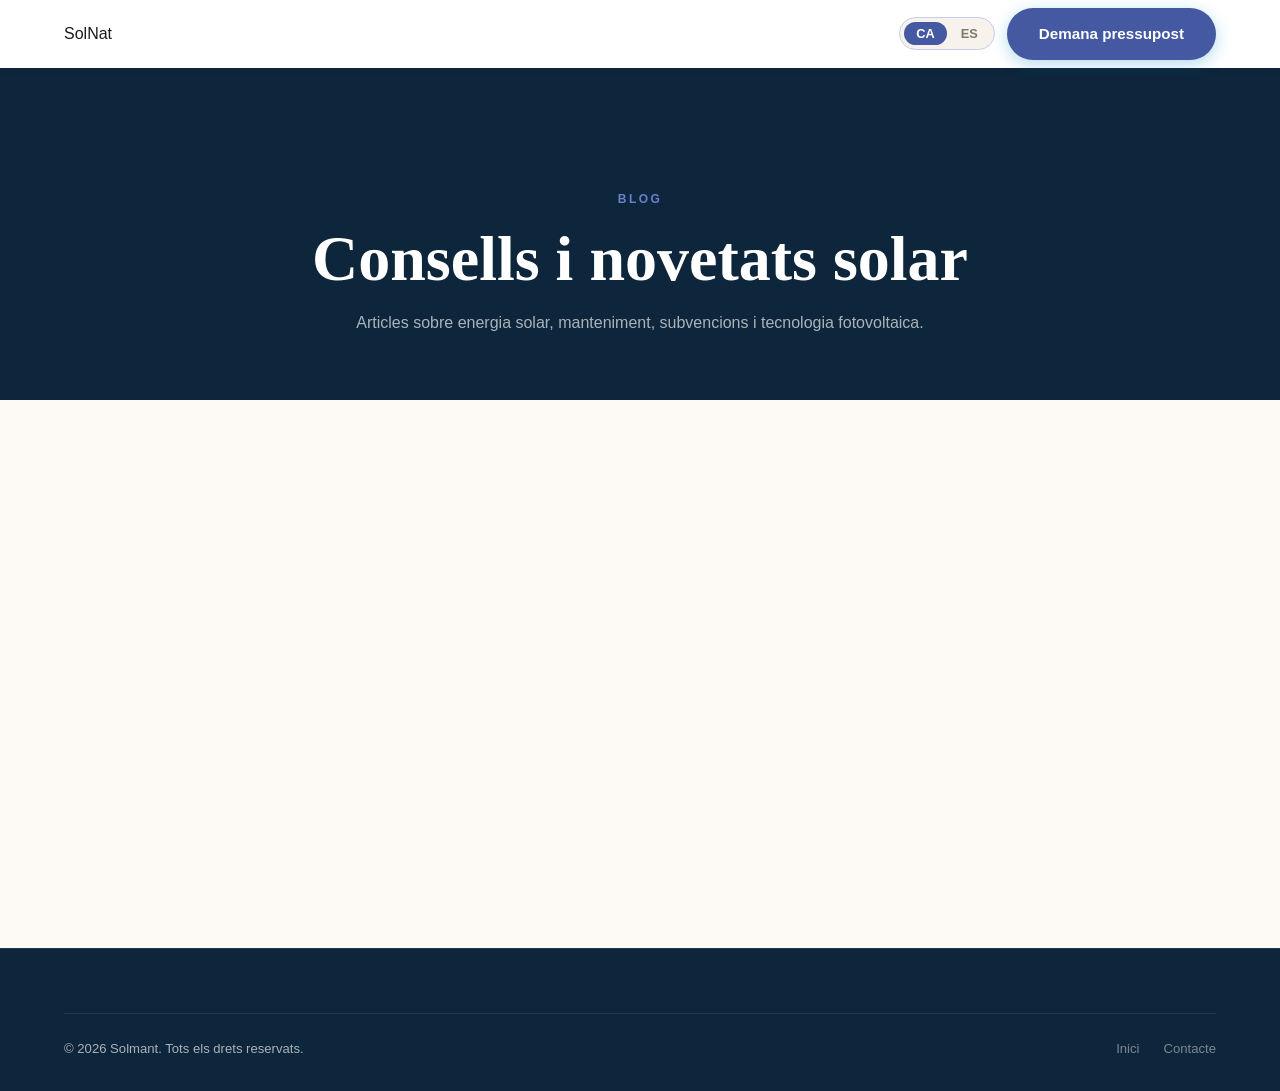
==== commit cd968a86: "added saber mes sites" ====
--- a/solnat/blog/index.html
+++ b/solnat/blog/index.html
@@ -3,7 +3,7 @@
 <head>
   <meta charset="UTF-8" />
   <meta name="viewport" content="width=device-width, initial-scale=1.0" />
-  <title>Blog – SolNat</title>
+  <title>Blog – Solmant</title>
   <link rel="stylesheet" href="../css/style.css" />
   <link rel="preconnect" href="https://fonts.googleapis.com" />
   <link rel="preconnect" href="https://fonts.gstatic.com" crossorigin />
@@ -86,7 +86,7 @@
 <footer id="footer">
   <div class="container">
     <div class="footer-bottom">
-      <span data-i18n="footer_copy">© 2025 SolNat. Tots els drets reservats.</span>
+      <span data-i18n="footer_copy">© 2026 Solmant. Tots els drets reservats.</span>
       <div class="footer-links">
         <a href="../index.html">Inici</a>
         <a href="../index.html#contact" data-i18n="nav_contact">Contacte</a>
--- a/solnat/css/style.css
+++ b/solnat/css/style.css
@@ -1,15 +1,15 @@
 /* =========================================
-   SolNat - Solar Services Catalunya
+   Solmant - Solar Services Catalunya
    Natural & Eco-Friendly Design System
    ========================================= */
 
 /* --- CSS Variables --- */
 :root {
-  --green-deep:    #0c4a6e;
-  --green-mid:     #0284c7;
-  --green-soft:    #38bdf8;
-  --green-light:   #bae6fd;
-  --green-pale:    #e0f2fe;
+  --green-deep:    #0D263B;
+  --green-mid:     #4459A1;
+  --green-soft:    #6b7fca;
+  --green-light:   #c5ccec;
+  --green-pale:    #eaecf8;
   --earth-dark:    #4a3728;
   --earth-mid:     #8b6a4f;
   --earth-warm:    #c8956c;
@@ -21,9 +21,9 @@
   --text-dark:     #1a1a1a;
   --text-mid:      #3d3d3d;
   --text-light:    #7a7a6a;
-  --shadow-sm:     0 2px 8px rgba(12,74,110,0.08);
-  --shadow-md:     0 8px 32px rgba(12,74,110,0.12);
-  --shadow-lg:     0 24px 64px rgba(12,74,110,0.16);
+  --shadow-sm:     0 2px 8px rgba(13,38,59,0.08);
+  --shadow-md:     0 8px 32px rgba(13,38,59,0.12);
+  --shadow-lg:     0 24px 64px rgba(13,38,59,0.16);
   --radius-sm:     8px;
   --radius-md:     16px;
   --radius-lg:     32px;
@@ -43,6 +43,7 @@
   color: var(--text-dark);
   line-height: 1.6;
   overflow-x: hidden;
+  padding-top: 62px;
 }
 
 img { max-width: 100%; height: auto; display: block; }
@@ -139,37 +140,9 @@
   position: fixed;
   top: 0; left: 0; right: 0;
   z-index: 1000;
-  padding: 0.75rem 0;
-  transition: var(--transition);
-}
-
-#navbar.scrolled {
-  background: rgba(253,250,246,0.97);
-  backdrop-filter: blur(12px);
+  padding: 0.5rem 0;
+  background: white;
   box-shadow: var(--shadow-sm);
-  padding: 0.5rem 0;
-}
-
-/* Transparent state — over hero image */
-#navbar:not(.scrolled) .nav-links a {
-  color: rgba(255,255,255,0.88);
-}
-#navbar:not(.scrolled) .nav-links a:hover {
-  color: white;
-}
-#navbar:not(.scrolled) .lang-toggle {
-  background: rgba(255,255,255,0.12);
-  border-color: rgba(255,255,255,0.25);
-}
-#navbar:not(.scrolled) .lang-btn {
-  color: rgba(255,255,255,0.8);
-}
-#navbar:not(.scrolled) .lang-btn.active {
-  background: rgba(255,255,255,0.22);
-  color: white;
-}
-#navbar:not(.scrolled) .hamburger span {
-  background: white;
 }
 
 .nav-inner {
@@ -181,41 +154,25 @@
 .nav-inner--home {
 }
 
-/* Logo — absolutely positioned, hangs from top of navbar */
+/* Logo */
 .nav-logo {
-  position: absolute;
-  top: 0;
-  left: max(1.5rem, calc((100vw - 1200px) / 2 + 1.5rem));
-  z-index: 1001;
   display: block;
   line-height: 0;
-}
-
-.nav-logo .logo-icon {
-  width: 36px;
-  height: 36px;
-  background: var(--green-mid);
-  border-radius: 10px;
-  display: flex;
-  align-items: center;
-  justify-content: center;
-  font-size: 1.1rem;
-}
-
-.nav-logo span { color: var(--green-soft); }
-
-/* Logo image — navbar size (inner pages) */
+  flex-shrink: 0;
+}
+
+/* Logo image — navbar */
 .logo-img {
-  height: 60px;
+  height: 46px;
   width: auto;
   display: block;
   object-fit: contain;
 }
-/* Logo image — large version (home page navbar) */
+/* Logo image — large version */
 .logo-img--large {
-  width: 450px;
-  max-width: 90vw;
-  height: auto;
+  height: 46px;
+  width: auto;
+  max-width: 260px;
   display: block;
 }
 .logo-img--footer {
@@ -408,7 +365,7 @@
   background-position: center;
   background-repeat: no-repeat;
   opacity: 0;
-  transition: opacity 1.2s ease-in-out;
+  transition: opacity 0.7s ease-in-out;
   transform: scale(1);
   animation: none;
 }
@@ -446,7 +403,7 @@
 .hero-content {
   position: relative;
   z-index: 2;
-  padding: 8rem 0 7rem;
+  padding: 4rem 0 4rem;
   display: flex;
   align-items: center;
 }
@@ -1137,6 +1094,11 @@
 }
 .blog-header h2 { color: var(--green-deep); }
 
+.blog-card-link {
+  display: block;
+  color: inherit;
+  text-decoration: none;
+}
 .blog-card {
   background: white;
   border-radius: var(--radius-md);
@@ -1666,13 +1628,12 @@
   .hero-stats  { gap: 1.5rem; flex-wrap: wrap; }
   .slide-arrow { display: none; }
   .slideshow-dots { right: 1rem; bottom: 4rem; }
-  .hero-content { padding: 7rem 0 6rem; }
+  .hero-content { padding: 3rem 0 3rem; }
   .nav-links        { display: none; }
   .nav-cta          { display: none; }
   .hamburger        { display: flex; }
-  .logo-img         { height: 44px; }
-  .logo-img--large  { width: 220px; }
-  .nav-inner--home  { padding-left: 240px; }
+  .logo-img         { height: 36px; }
+  .logo-img--large  { height: 36px; max-width: 180px; }
   .calc-grid   { grid-template-columns: 1fr; }
   .result-grid { grid-template-columns: 1fr 1fr; }
   .form-row    { grid-template-columns: 1fr; }
@@ -1685,3 +1646,259 @@
   .result-grid { grid-template-columns: 1fr; }
   .hero-actions { flex-direction: column; }
 }
+
+
+/* =========================================
+   SERVICE DETAIL PAGES
+   ========================================= */
+
+/* Hero accent */
+.srv-detail-hero::after {
+  content: '';
+  position: absolute;
+  bottom: 0; left: 0; right: 0;
+  height: 4px;
+  background: linear-gradient(90deg, var(--green-mid), var(--green-soft));
+}
+
+/* Intro 2-col grid */
+.srv-intro-grid {
+  display: grid;
+  grid-template-columns: 1fr 1fr;
+  gap: 4rem;
+  align-items: start;
+}
+.srv-lead {
+  font-size: 1.1rem;
+  line-height: 1.9;
+  color: var(--text-mid);
+}
+.srv-feature-panel {
+  background: var(--green-pale);
+  border-left: 4px solid var(--green-mid);
+  border-radius: 0 var(--radius-md) var(--radius-md) 0;
+  padding: 2rem 2rem 2rem 1.75rem;
+}
+.srv-feature-panel h4 {
+  font-family: var(--font-body);
+  font-size: 0.75rem;
+  font-weight: 600;
+  letter-spacing: 0.2em;
+  text-transform: uppercase;
+  color: var(--green-mid);
+  margin-bottom: 1.5rem;
+}
+.srv-feature-list {
+  list-style: none;
+  display: flex;
+  flex-direction: column;
+  gap: 1rem;
+}
+.srv-feature-list li {
+  display: flex;
+  align-items: center;
+  gap: 0.85rem;
+  font-size: 0.97rem;
+  color: var(--text-dark);
+  font-weight: 500;
+}
+.srv-feat-dot {
+  display: block;
+  width: 8px;
+  height: 8px;
+  min-width: 8px;
+  background: var(--green-mid);
+  border-radius: 50%;
+}
+
+/* Analysis section header */
+.srv-section-header {
+  text-align: center;
+  max-width: 620px;
+  margin: 0 auto 3rem;
+}
+.srv-section-header h2 { color: var(--green-deep); margin-bottom: 0.75rem; }
+
+/* Checklist grid */
+.srv-checks {
+  display: grid;
+  grid-template-columns: repeat(auto-fit, minmax(210px, 1fr));
+  gap: 1.25rem;
+  margin-bottom: 2.5rem;
+}
+.srv-check-item {
+  background: white;
+  border-radius: var(--radius-sm);
+  padding: 1.4rem 1.5rem;
+  display: flex;
+  align-items: center;
+  gap: 1rem;
+  box-shadow: var(--shadow-sm);
+  border-bottom: 3px solid var(--green-mid);
+  transition: var(--transition);
+}
+.srv-check-item:hover {
+  transform: translateY(-3px);
+  box-shadow: var(--shadow-md);
+}
+.srv-check-icon {
+  width: 40px;
+  height: 40px;
+  min-width: 40px;
+  background: var(--green-pale);
+  border-radius: 10px;
+  display: flex;
+  align-items: center;
+  justify-content: center;
+  font-size: 1.1rem;
+}
+.srv-check-item p {
+  font-size: 0.95rem;
+  font-weight: 500;
+  color: var(--text-dark);
+  margin: 0;
+}
+.srv-analysis-end {
+  text-align: center;
+  max-width: 700px;
+  margin: 0 auto;
+  font-size: 1rem;
+  color: var(--text-mid);
+  line-height: 1.8;
+}
+
+/* Split text blocks */
+.srv-split-grid {
+  display: grid;
+  grid-template-columns: 1fr 1fr;
+  gap: 2rem;
+  align-items: stretch;
+}
+.srv-text-block {
+  padding: 2.5rem;
+  background: white;
+  border-radius: var(--radius-md);
+  box-shadow: var(--shadow-sm);
+  border-top: 4px solid var(--green-pale);
+  transition: var(--transition);
+}
+.srv-text-block:hover { box-shadow: var(--shadow-md); border-top-color: var(--green-mid); }
+.srv-block-icon {
+  width: 52px;
+  height: 52px;
+  background: var(--green-pale);
+  border-radius: 14px;
+  display: flex;
+  align-items: center;
+  justify-content: center;
+  font-size: 1.5rem;
+  margin-bottom: 1.5rem;
+}
+.srv-text-block h3 {
+  color: var(--green-deep);
+  margin-bottom: 1rem;
+  font-size: 1.25rem;
+}
+
+/* Process section */
+.srv-process-section {
+  background: var(--green-deep);
+  position: relative;
+  overflow: hidden;
+}
+.srv-process-section::before {
+  content: '';
+  position: absolute;
+  inset: 0;
+  background: radial-gradient(ellipse at 80% 50%, rgba(68,89,161,0.25) 0%, transparent 60%);
+}
+.srv-process-section .container { position: relative; }
+.srv-process-header {
+  margin-bottom: 3rem;
+}
+.srv-process-header .section-label { color: var(--green-soft); }
+.srv-process-header h2 { color: white; }
+.srv-process-content {
+  display: grid;
+  grid-template-columns: 1fr 1fr;
+  gap: 3rem;
+  align-items: start;
+}
+.srv-process-text p {
+  color: rgba(255,255,255,0.75);
+  font-size: 1.05rem;
+  line-height: 1.85;
+}
+.srv-process-panel {
+  background: rgba(255,255,255,0.07);
+  border: 1px solid rgba(255,255,255,0.14);
+  border-radius: var(--radius-md);
+  padding: 2.25rem;
+}
+.srv-process-panel h3 {
+  color: white;
+  margin-bottom: 1rem;
+  font-size: 1.2rem;
+}
+.srv-process-panel p {
+  color: rgba(255,255,255,0.7);
+  font-size: 0.97rem;
+  line-height: 1.8;
+}
+
+/* CTA section */
+.srv-cta {
+  background: linear-gradient(135deg, var(--green-mid) 0%, var(--green-deep) 100%);
+  padding: 6rem 0;
+  text-align: center;
+  position: relative;
+  overflow: hidden;
+}
+.srv-cta::before {
+  content: '';
+  position: absolute;
+  inset: 0;
+  background: radial-gradient(ellipse at 50% 0%, rgba(255,255,255,0.08) 0%, transparent 60%);
+}
+.srv-cta .container { position: relative; }
+.srv-cta h2 {
+  color: white;
+  font-size: clamp(1.5rem, 3vw, 2.2rem);
+  max-width: 680px;
+  margin: 0 auto 1.25rem;
+}
+.srv-cta p {
+  color: rgba(255,255,255,0.8);
+  font-size: 1.05rem;
+  max-width: 540px;
+  margin: 0 auto 2.5rem;
+  line-height: 1.75;
+}
+.srv-cta .btn-primary {
+  background: white;
+  color: var(--green-deep);
+  padding: 1rem 2.5rem;
+  font-size: 1rem;
+  font-weight: 600;
+  box-shadow: 0 4px 24px rgba(0,0,0,0.2);
+}
+.srv-cta .btn-primary:hover {
+  background: var(--green-pale);
+  transform: translateY(-3px);
+  box-shadow: 0 10px 36px rgba(0,0,0,0.25);
+}
+
+/* Responsive – service detail pages */
+@media (max-width: 900px) {
+  .srv-intro-grid,
+  .srv-split-grid,
+  .srv-process-content { grid-template-columns: 1fr; gap: 2rem; }
+  .srv-feature-panel { border-left-width: 3px; }
+}
+@media (max-width: 600px) {
+  .srv-checks { grid-template-columns: 1fr 1fr; }
+  .srv-cta { padding: 4rem 0; }
+}
+@media (max-width: 400px) {
+  .srv-checks { grid-template-columns: 1fr; }
+}
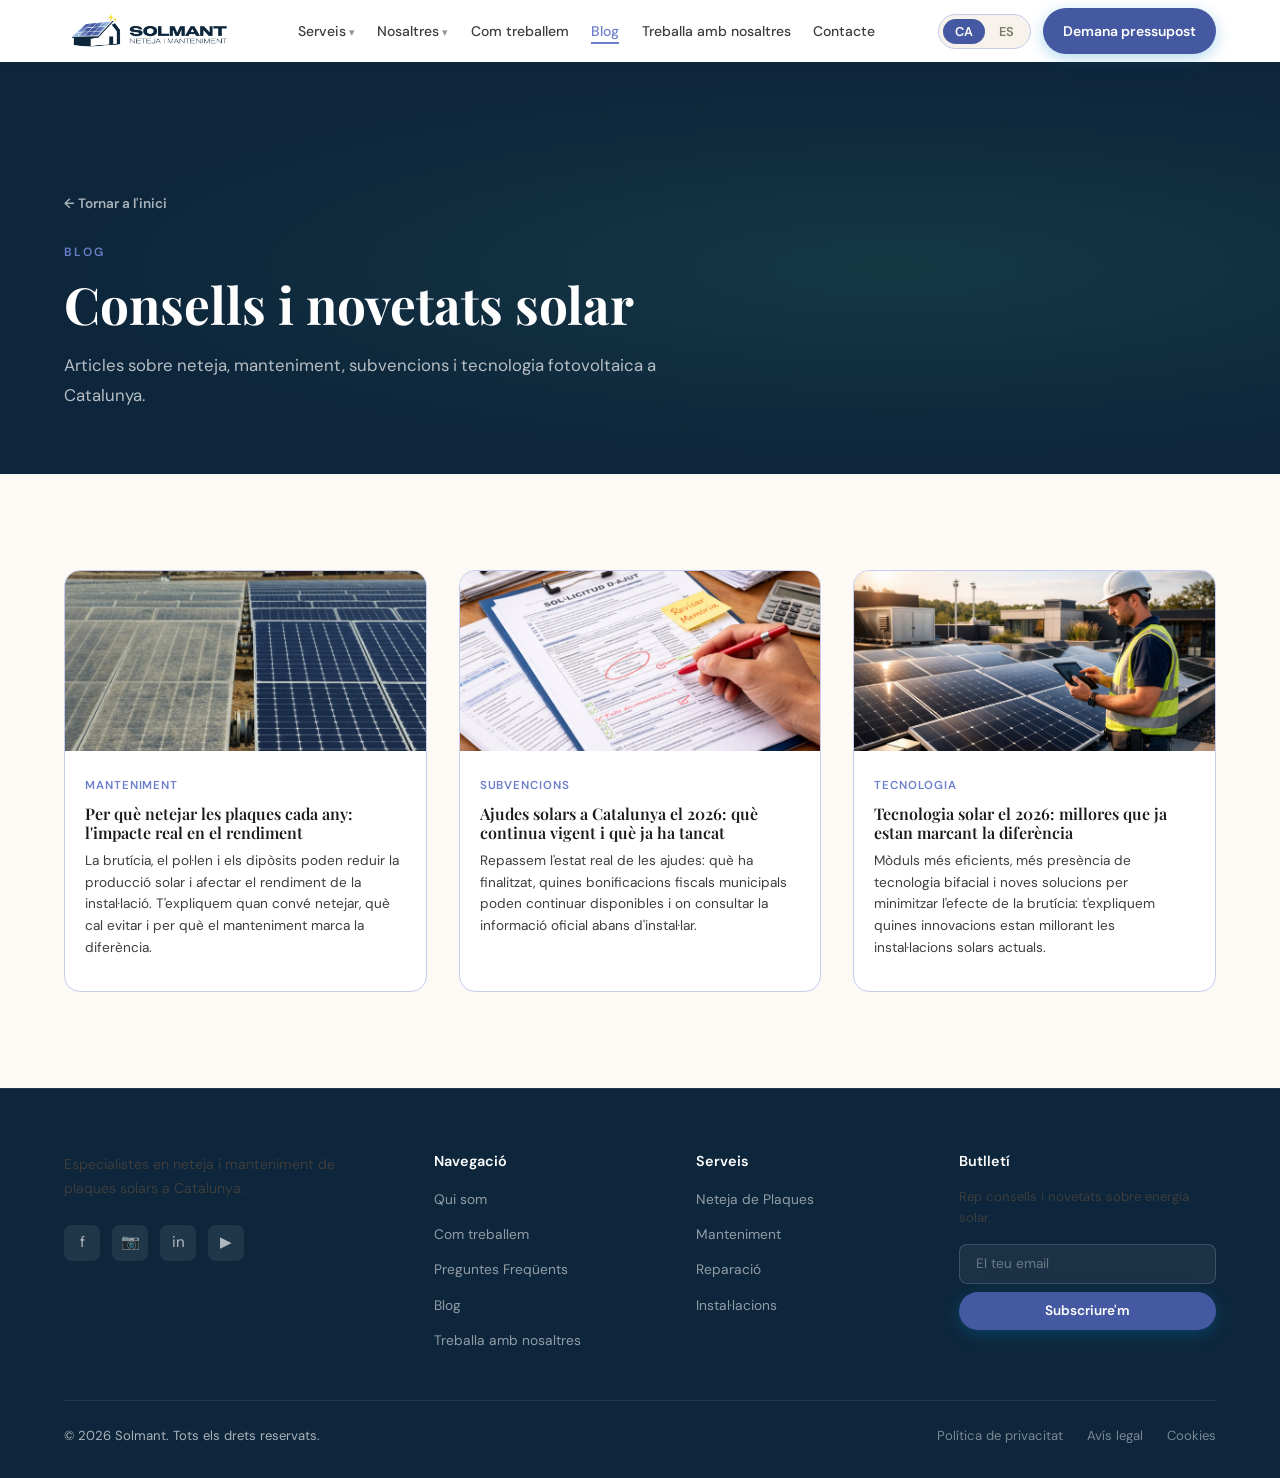
==== commit 031ba128: "blog index added" ====
--- a/solnat/blog/index.html
+++ b/solnat/blog/index.html
@@ -3,93 +3,181 @@
 <head>
   <meta charset="UTF-8" />
   <meta name="viewport" content="width=device-width, initial-scale=1.0" />
+  <meta name="description" content="Solmant Blog – Articles sobre neteja, manteniment, subvencions i tecnologia solar a Catalunya." />
+  <meta property="og:title" content="Blog – Solmant" />
+  <meta property="og:description" content="Articles i consells sobre energia solar, manteniment de plaques i subvencions a Catalunya." />
+  <meta property="og:type" content="website" />
   <title>Blog – Solmant</title>
-  <link rel="stylesheet" href="../css/style.css" />
   <link rel="preconnect" href="https://fonts.googleapis.com" />
   <link rel="preconnect" href="https://fonts.gstatic.com" crossorigin />
-  <style>
-    .blog-page-hero {
-      background: var(--green-deep);
-      padding: 8rem 0 4rem;
-      text-align: center;
-      color: white;
-    }
-    .blog-page-hero h1 { color: white; margin-bottom: 0.75rem; }
-    .blog-page-hero p  { color: rgba(255,255,255,0.65); }
-    .blog-grid { display: grid; grid-template-columns: repeat(3,1fr); gap: 2rem; }
-    @media(max-width:768px){ .blog-grid { grid-template-columns: 1fr; } }
-  </style>
+  <link rel="stylesheet" href="https://fonts.googleapis.com/css2?family=Playfair+Display:wght@400;600;700&family=DM+Sans:wght@300;400;500;600&display=swap" />
+  <link rel="stylesheet" href="../css/style.css" />
 </head>
 <body>
 
-<nav id="navbar" class="scrolled">
+<!-- NAVBAR -->
+<nav id="navbar">
   <div class="container nav-inner">
-    <a href="../index.html" class="nav-logo">
-      Sol<span>Nat</span>
+    <a class="nav-logo" href="../index.html">
+      <img class="logo-img logo-img--large" src="../images/logo-solmant.png" alt="Solmant – Neteja i Manteniment">
     </a>
+    <ul class="nav-links">
+      <li class="nav-dropdown">
+        <a href="../index.html#services" data-i18n="nav_services">Serveis</a>
+        <ul class="dropdown-menu">
+          <li><a href="../index.html#services" data-i18n="nav_cleaning">Neteja</a></li>
+          <li><a href="../index.html#services" data-i18n="nav_maintenance">Manteniment</a></li>
+          <li><a href="../index.html#services" data-i18n="nav_repair">Reparació</a></li>
+          <li><a href="../index.html#services" data-i18n="nav_installations">Instal·lacions</a></li>
+        </ul>
+      </li>
+      <li class="nav-dropdown">
+        <a href="../index.html#about" data-i18n="nav_about">Nosaltres</a>
+        <ul class="dropdown-menu">
+          <li><a href="../index.html#about" data-i18n="nav_aboutus">Qui som</a></li>
+          <li><a href="../index.html#faq" data-i18n="nav_faq">Preguntes Freqüents</a></li>
+        </ul>
+      </li>
+      <li><a href="../index.html#how-it-works" data-i18n="nav_how">Com treballem</a></li>
+      <li><a href="index.html" class="nav-active" data-i18n="nav_blog">Blog</a></li>
+      <li><a href="../treballa.html" data-i18n="jobs_nav">Treballa amb nosaltres</a></li>
+      <li><a href="../index.html#contact" data-i18n="nav_contact">Contacte</a></li>
+    </ul>
     <div class="nav-actions">
       <div class="lang-toggle">
         <button class="lang-btn active" data-lang="ca">CA</button>
         <button class="lang-btn" data-lang="es">ES</button>
       </div>
-      <a href="../index.html#contact" class="btn btn-primary" data-i18n="nav_quote">Demana pressupost</a>
+      <a href="../index.html#contact" class="btn btn-primary nav-cta" data-i18n="nav_quote">Demana pressupost</a>
+      <button class="hamburger" aria-label="Menú"><span></span><span></span><span></span></button>
     </div>
   </div>
 </nav>
 
-<div class="blog-page-hero">
+<!-- Mobile menu -->
+<div class="mobile-menu">
+  <a href="../index.html#services" data-i18n="nav_services">Serveis</a>
+  <div class="mobile-sub">
+    <a href="../index.html#services" data-i18n="nav_cleaning">Neteja</a>
+    <a href="../index.html#services" data-i18n="nav_maintenance">Manteniment</a>
+    <a href="../index.html#services" data-i18n="nav_repair">Reparació</a>
+    <a href="../index.html#services" data-i18n="nav_installations">Instal·lacions</a>
+  </div>
+  <a href="../index.html#about" data-i18n="nav_about">Nosaltres</a>
+  <a href="../index.html#how-it-works" data-i18n="nav_how">Com treballem</a>
+  <a href="index.html" data-i18n="nav_blog">Blog</a>
+  <a href="../treballa.html" data-i18n="jobs_nav">Treballa amb nosaltres</a>
+  <a href="../index.html#contact" class="btn btn-primary" style="text-align:center;margin-top:1rem" data-i18n="nav_quote">Demana pressupost</a>
+</div>
+
+
+<!-- HERO -->
+<section class="page-hero">
   <div class="container">
+    <a href="../index.html" class="back-link" data-i18n="back_btn">← Tornar a l'inici</a>
     <span class="section-label" data-i18n="blog_label">Blog</span>
     <h1 data-i18n="blog_title">Consells i novetats solar</h1>
-    <p>Articles sobre energia solar, manteniment, subvencions i tecnologia fotovoltaica.</p>
+    <p data-i18n="blog_page_desc">Articles sobre neteja, manteniment, subvencions i tecnologia fotovoltaica a Catalunya.</p>
   </div>
-</div>
+</section>
 
+
+<!-- ARTICLES -->
 <section class="section">
   <div class="container">
-    <div class="blog-grid stagger-children">
+    <div class="grid-3 stagger-children">
 
       <article class="blog-card">
-        <div class="blog-card-img">🧹</div>
-        <div class="blog-card-body">
-          <span class="blog-tag" data-i18n="blog1_tag">Manteniment</span>
-          <h3 data-i18n="blog1_title">Per què netejar les plaques cada any</h3>
-          <p data-i18n="blog1_desc">Estudis mostren que les plaques netes produeixen fins al 30% més d'energia.</p>
-          <div class="blog-meta"><span>📅</span><span data-i18n="blog_date1">12 mar 2025</span></div>
-        </div>
+        <a href="https://docs.nrel.gov/docs/fy22osti/83104.pdf" target="_blank" rel="noopener" class="blog-card-link">
+          <div class="blog-card-img"><img src="../images/panells_nets.jpg" alt="Neteja de plaques solars"></div>
+          <div class="blog-card-body">
+            <span class="blog-tag" data-i18n="blog1_tag">Manteniment</span>
+            <h3 data-i18n="blog1_title">Per què netejar les plaques cada any: l'impacte real en el rendiment</h3>
+            <p data-i18n="blog1_desc">La brutícia, el pol·len i els dipòsits poden reduir la producció solar i afectar el rendiment de la instal·lació. T'expliquem quan convé netejar, què cal evitar i per què el manteniment marca la diferència.</p>
+          </div>
+        </a>
       </article>
 
       <article class="blog-card">
-        <div class="blog-card-img">💶</div>
-        <div class="blog-card-body">
-          <span class="blog-tag" data-i18n="blog2_tag">Subvencions</span>
-          <h3 data-i18n="blog2_title">Guia completa d'ajudes solars a Catalunya per al 2025</h3>
-          <p data-i18n="blog2_desc">IDAE, PREE, MOVES III i bonificacions municipals.</p>
-          <div class="blog-meta"><span>📅</span><span data-i18n="blog_date2">28 feb 2025</span></div>
-        </div>
+        <a href="https://icaen.gencat.cat/ca/energia/ajuts/energies-renovables/ajuts-renovables-2022/tramiteu/" target="_blank" rel="noopener" class="blog-card-link">
+          <div class="blog-card-img"><img src="../images/subvencions_blog.jpg" alt="Ajudes solars a Catalunya"></div>
+          <div class="blog-card-body">
+            <span class="blog-tag" data-i18n="blog2_tag">Subvencions</span>
+            <h3 data-i18n="blog2_title">Ajudes solars a Catalunya el 2026: què continua vigent i què ja ha tancat</h3>
+            <p data-i18n="blog2_desc">Repassem l'estat real de les ajudes: què ha finalitzat, quines bonificacions fiscals municipals poden continuar disponibles i on consultar la informació oficial abans d'instal·lar.</p>
+          </div>
+        </a>
       </article>
 
       <article class="blog-card">
-        <div class="blog-card-img">⚙️</div>
-        <div class="blog-card-body">
-          <span class="blog-tag" data-i18n="blog3_tag">Tecnologia</span>
-          <h3 data-i18n="blog3_title">Panells bifacials: val la pena la inversió extra?</h3>
-          <p data-i18n="blog3_desc">Analitzem els avantatges dels panells bifacials.</p>
-          <div class="blog-meta"><span>📅</span><span data-i18n="blog_date3">14 feb 2025</span></div>
-        </div>
+        <a href="https://iea-pvps.org/wp-content/uploads/2025/10/IEA-PVPS_Trends_2025-.pdf" target="_blank" rel="noopener" class="blog-card-link">
+          <div class="blog-card-img"><img src="../images/tecnologia_blog.jpg" alt="Tecnologia solar 2026"></div>
+          <div class="blog-card-body">
+            <span class="blog-tag" data-i18n="blog3_tag">Tecnologia</span>
+            <h3 data-i18n="blog3_title">Tecnologia solar el 2026: millores que ja estan marcant la diferència</h3>
+            <p data-i18n="blog3_desc">Mòduls més eficients, més presència de tecnologia bifacial i noves solucions per minimitzar l'efecte de la brutícia: t'expliquem quines innovacions estan millorant les instal·lacions solars actuals.</p>
+          </div>
+        </a>
       </article>
 
     </div>
   </div>
 </section>
 
+
+<!-- FOOTER -->
 <footer id="footer">
   <div class="container">
+    <div class="footer-grid">
+
+      <div class="footer-brand">
+        <p data-i18n="footer_desc">Experts en energia solar a Catalunya. Instal·lació, neteja i manteniment professional.</p>
+        <div class="social-links">
+          <a href="#" class="social-link" aria-label="Facebook">f</a>
+          <a href="#" class="social-link" aria-label="Instagram">📷</a>
+          <a href="#" class="social-link" aria-label="LinkedIn">in</a>
+          <a href="#" class="social-link" aria-label="YouTube">▶</a>
+        </div>
+      </div>
+
+      <div class="footer-col">
+        <h4 data-i18n="footer_nav">Navegació</h4>
+        <ul>
+          <li><a href="../index.html#about" data-i18n="nav_aboutus">Qui som</a></li>
+          <li><a href="../index.html#how-it-works" data-i18n="nav_how">Com treballem</a></li>
+          <li><a href="../index.html#faq" data-i18n="nav_faq">Preguntes Freqüents</a></li>
+          <li><a href="index.html" data-i18n="nav_blog">Blog</a></li>
+          <li><a href="../treballa.html" data-i18n="jobs_nav">Treballa amb nosaltres</a></li>
+        </ul>
+      </div>
+
+      <div class="footer-col">
+        <h4 data-i18n="footer_services">Serveis</h4>
+        <ul>
+          <li><a href="../serveis/neteja-professional.html" data-i18n="nav_cleaning">Neteja</a></li>
+          <li><a href="../serveis/manteniment-preventiu.html" data-i18n="nav_maintenance">Manteniment</a></li>
+          <li><a href="../index.html#services" data-i18n="nav_repair">Reparació</a></li>
+          <li><a href="../serveis/instalacio-residencial.html" data-i18n="nav_installations">Instal·lacions</a></li>
+        </ul>
+      </div>
+
+      <div class="footer-col">
+        <h4 data-i18n="footer_newsletter_title">Butlletí</h4>
+        <p style="font-size:0.82rem;margin-bottom:1rem" data-i18n="footer_newsletter_sub">Rep consells i novetats sobre energia solar.</p>
+        <form class="footer-newsletter newsletter-form">
+          <input type="email" data-i18n="footer_newsletter_placeholder" placeholder="El teu email" />
+          <button type="submit" class="btn btn-primary" data-i18n="footer_newsletter_btn">Subscriure'm</button>
+        </form>
+      </div>
+
+    </div>
+
     <div class="footer-bottom">
       <span data-i18n="footer_copy">© 2026 Solmant. Tots els drets reservats.</span>
       <div class="footer-links">
-        <a href="../index.html">Inici</a>
-        <a href="../index.html#contact" data-i18n="nav_contact">Contacte</a>
+        <a href="../pages/ca/privacitat.html" data-i18n="footer_privacy">Política de privacitat</a>
+        <a href="../pages/ca/avis-legal.html" data-i18n="footer_terms">Avís legal</a>
+        <a href="../pages/ca/cookies.html" data-i18n="footer_cookies">Cookies</a>
       </div>
     </div>
   </div>
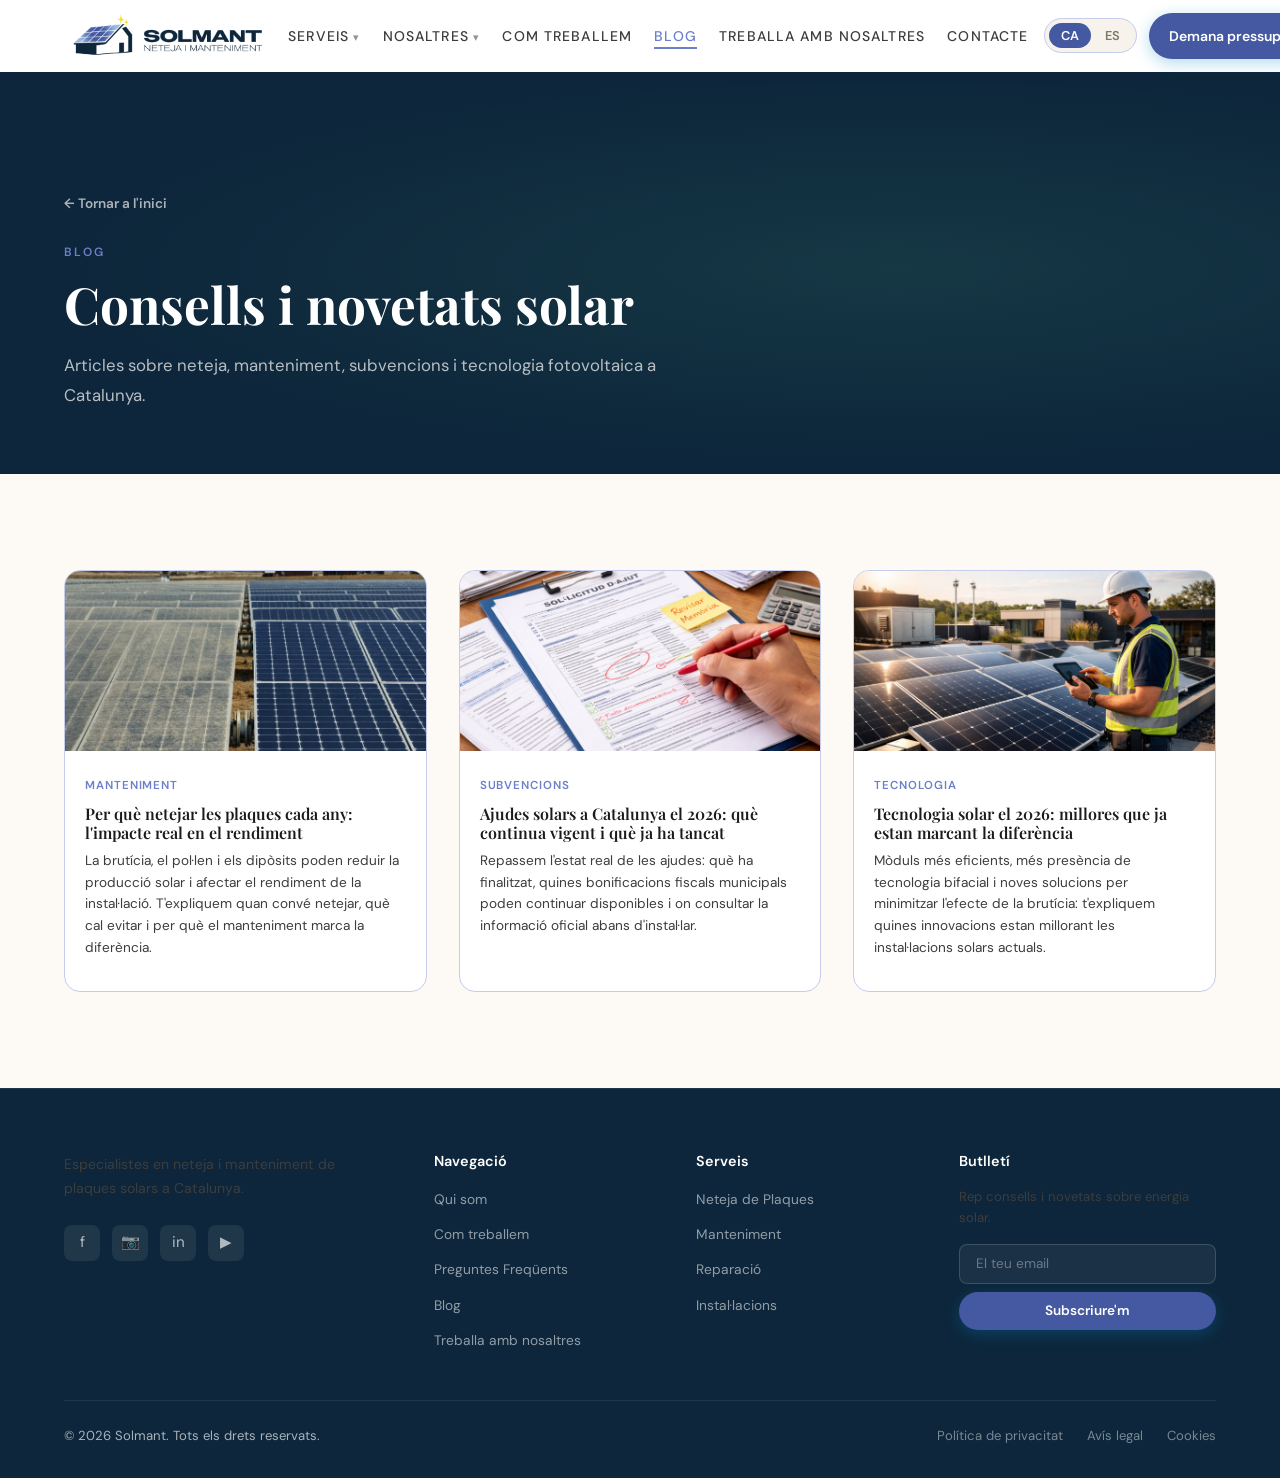
==== commit b22e3f58: "Last changes Edu asked for" ====
--- a/solnat/blog/index.html
+++ b/solnat/blog/index.html
@@ -8,6 +8,7 @@
   <meta property="og:description" content="Articles i consells sobre energia solar, manteniment de plaques i subvencions a Catalunya." />
   <meta property="og:type" content="website" />
   <title>Blog – Solmant</title>
+  <link rel="icon" type="image/png" href="../images/logo-solmant.png" />
   <link rel="preconnect" href="https://fonts.googleapis.com" />
   <link rel="preconnect" href="https://fonts.gstatic.com" crossorigin />
   <link rel="stylesheet" href="https://fonts.googleapis.com/css2?family=Playfair+Display:wght@400;600;700&family=DM+Sans:wght@300;400;500;600&display=swap" />
@@ -25,10 +26,13 @@
       <li class="nav-dropdown">
         <a href="../index.html#services" data-i18n="nav_services">Serveis</a>
         <ul class="dropdown-menu">
-          <li><a href="../index.html#services" data-i18n="nav_cleaning">Neteja</a></li>
-          <li><a href="../index.html#services" data-i18n="nav_maintenance">Manteniment</a></li>
-          <li><a href="../index.html#services" data-i18n="nav_repair">Reparació</a></li>
-          <li><a href="../index.html#services" data-i18n="nav_installations">Instal·lacions</a></li>
+          <li><a href="../serveis/neteja-professional.html">Neteja de plaques</a></li>
+          <li><a href="../serveis/manteniment-preventiu.html">Manteniment</a></li>
+          <li><a href="../index.html#services">Reparació</a></li>
+          <li><a href="../serveis/instalacio-residencial.html">Instal·lació Residencial</a></li>
+          <li><a href="../serveis/instalacio-comercial.html">Instal·lació Comercial</a></li>
+          <li><a href="../serveis/estudi-instalacio.html">Estudi rendiment</a></li>
+          <li><a href="../serveis/assessoria-subvencions.html">Assessoria i Subvencions</a></li>
         </ul>
       </li>
       <li class="nav-dropdown">
--- a/solnat/css/style.css
+++ b/solnat/css/style.css
@@ -163,16 +163,16 @@
 
 /* Logo image — navbar */
 .logo-img {
-  height: 46px;
+  height: 56px;
   width: auto;
   display: block;
   object-fit: contain;
 }
 /* Logo image — large version */
 .logo-img--large {
-  height: 46px;
+  height: 56px;
   width: auto;
-  max-width: 260px;
+  max-width: 280px;
   display: block;
 }
 .logo-img--footer {
@@ -195,6 +195,8 @@
   transition: var(--transition);
   position: relative;
   white-space: nowrap;
+  text-transform: uppercase;
+  letter-spacing: 0.08em;
 }
 /* Underline accent for regular nav links */
 .nav-links li:not(.nav-dropdown) a::after {
@@ -227,13 +229,14 @@
 .nav-dropdown { position: relative; }
 .dropdown-menu {
   position: absolute;
-  top: calc(100% + 12px);
+  top: 100%;
   left: 50%;
   transform: translateX(-50%);
   background: white;
   border-radius: var(--radius-md);
   box-shadow: var(--shadow-lg);
   padding: 0.75rem;
+  padding-top: calc(0.75rem + 8px);
   min-width: 220px;
   opacity: 0;
   pointer-events: none;
@@ -424,15 +427,15 @@
   display: inline-flex;
   align-items: center;
   gap: 0.5rem;
-  background: rgba(82,183,136,0.18);
-  border: 1px solid rgba(82,183,136,0.4);
+  background: rgba(107,127,202,0.22);
+  border: 1px solid rgba(107,127,202,0.5);
   border-radius: 100px;
   padding: 0.4rem 1rem;
   font-size: 1.1rem;
   font-weight: 600;
   letter-spacing: 0.1em;
   text-transform: uppercase;
-  color: var(--green-soft);
+  color: white;
 }
 
 .hero-title {
@@ -447,10 +450,10 @@
 
 .hero-desc {
   color: rgba(255,255,255,0.8);
-  font-size: 1.1rem;
+  font-size: 1.25rem;
   max-width: 520px;
   margin-bottom: 2.5rem;
-  line-height: 1.75;
+  line-height: 1.45;
   text-shadow: 0 1px 8px rgba(0,0,0,0.3);
 }
 
